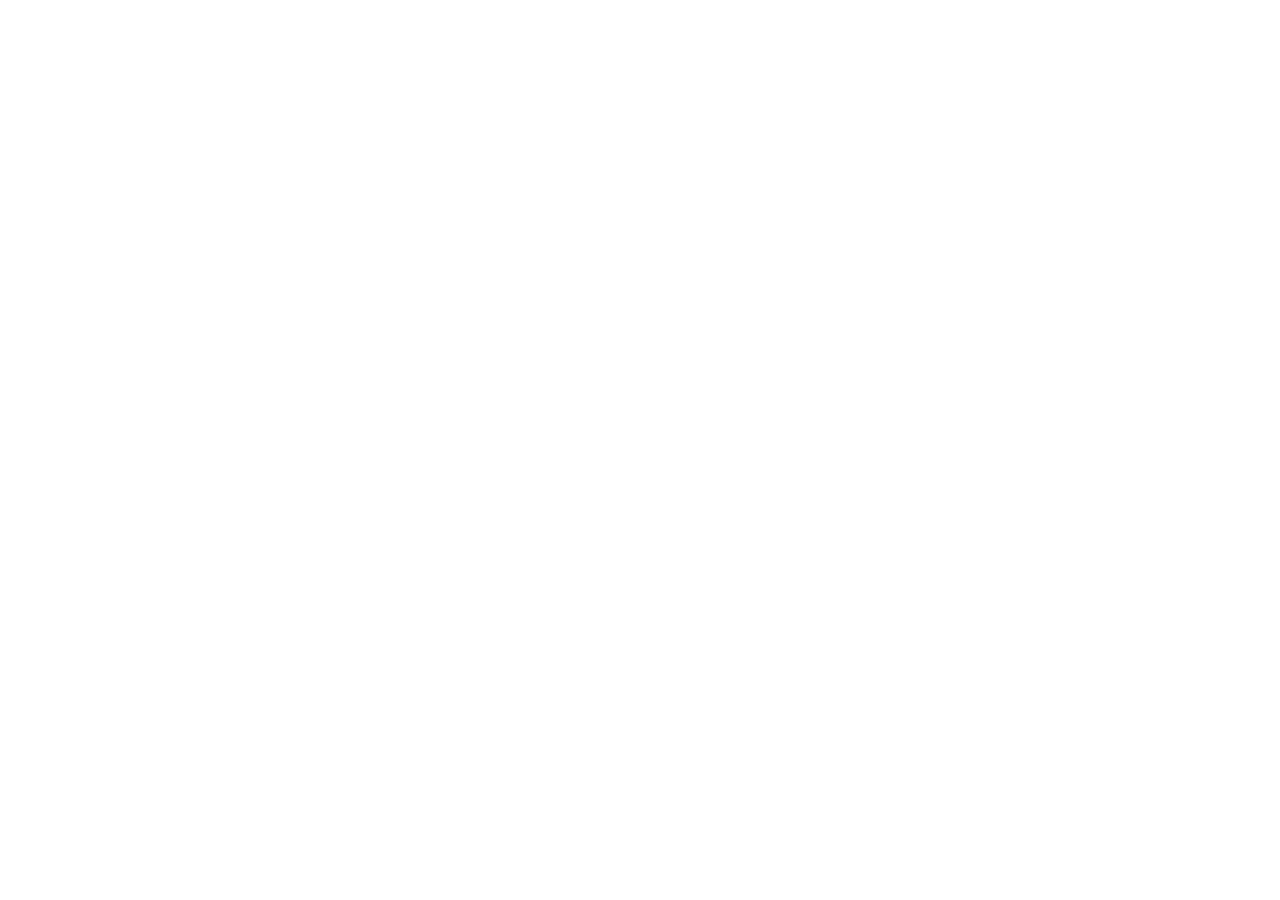
==== index.html @ 94ba6ee5 "T1 — Setup: estructura de archivos y JSONs de ejemplo - Crea index.html, css/estilos.css, js/app.js " ====
<!DOCTYPE html>
<html lang="es">
<head>
  <meta charset="UTF-8">
  <meta name="viewport" content="width=device-width, initial-scale=1.0">
  <title>Portfolio</title>
  <link rel="preconnect" href="https://fonts.googleapis.com">
  <link rel="preconnect" href="https://fonts.gstatic.com" crossorigin>
  <link href="https://fonts.googleapis.com/css2?family=Geist:wght@400;500;600&display=swap" rel="stylesheet">
  <link rel="stylesheet" href="css/estilos.css">
</head>
<body>
  <header></header>
  <main>
    <section id="sobre-mi"></section>
    <section id="proyectos">
      <nav id="filtros" aria-label="Filtrar proyectos por tecnología"></nav>
      <div id="contador" aria-live="polite"></div>
      <div id="lista-proyectos"></div>
    </section>
  </main>
  <footer></footer>
  <script src="js/app.js"></script>
</body>
</html>
---- css/estilos.css ----
/* T1: placeholder — se implementa en T3 */
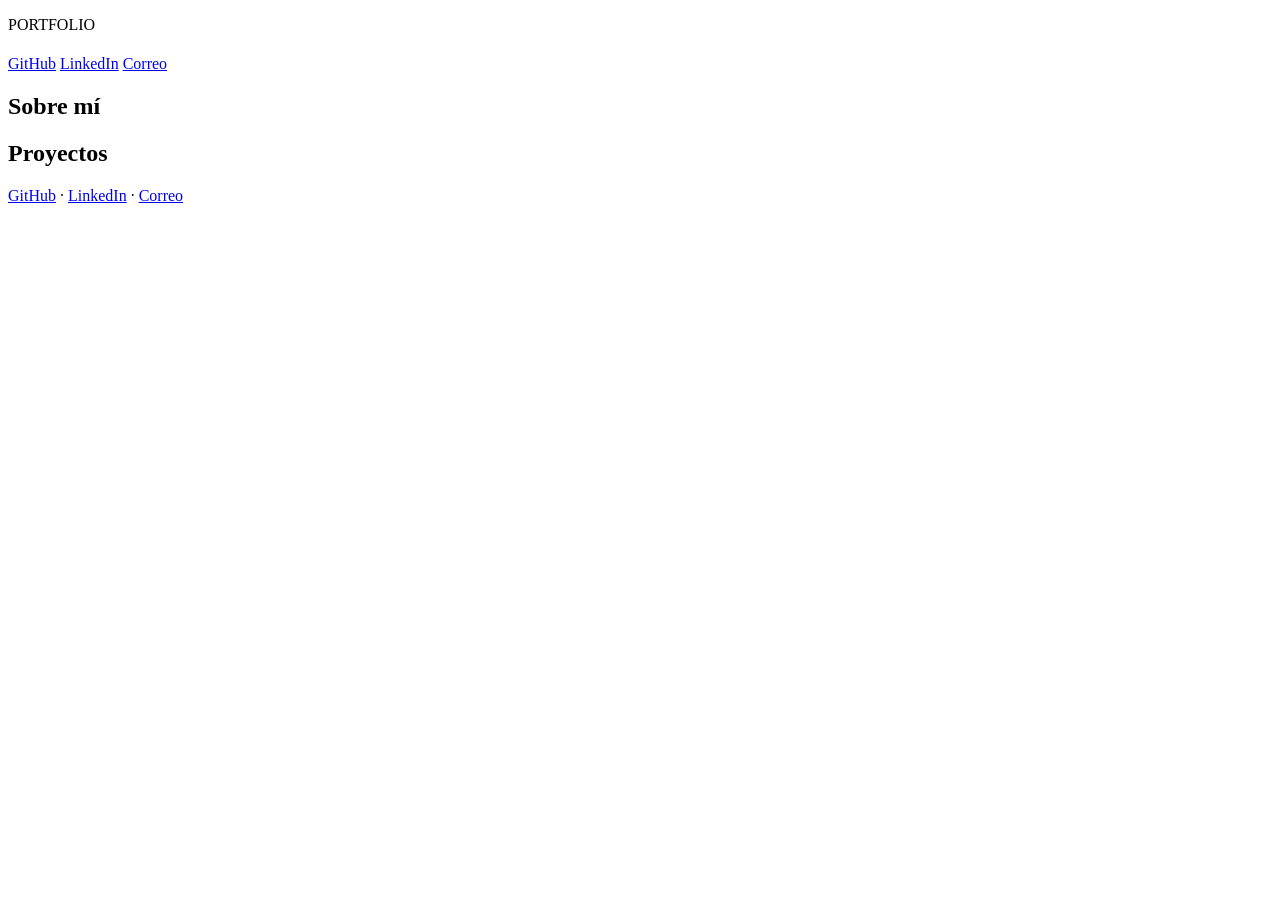
==== commit f6a4c141: "T2 — HTML semántico y estructura estática - Estructura semántica con header, main, footer, nav - Un " ====
--- a/index.html
+++ b/index.html
@@ -10,16 +10,41 @@
   <link rel="stylesheet" href="css/estilos.css">
 </head>
 <body>
-  <header></header>
+  <header>
+    <p class="eyebrow">PORTFOLIO</p>
+    <h1 id="nombre"></h1>
+    <p id="titular"></p>
+    <div class="acciones">
+      <a id="github" href="#" target="_blank" rel="noopener" class="btn btn--primario">GitHub</a>
+      <a id="linkedin" href="#" target="_blank" rel="noopener" class="btn btn--secundario">LinkedIn</a>
+      <a id="correo" href="#" class="btn btn--secundario">Correo</a>
+    </div>
+  </header>
+
   <main>
-    <section id="sobre-mi"></section>
-    <section id="proyectos">
+    <section id="sobre-mi" aria-labelledby="sobre-mi-titulo">
+      <h2 id="sobre-mi-titulo">Sobre mí</h2>
+      <p id="sobre-mi-texto"></p>
+    </section>
+
+    <section id="proyectos" aria-labelledby="proyectos-titulo">
+      <h2 id="proyectos-titulo">Proyectos</h2>
       <nav id="filtros" aria-label="Filtrar proyectos por tecnología"></nav>
-      <div id="contador" aria-live="polite"></div>
+      <p id="contador" aria-live="polite"></p>
       <div id="lista-proyectos"></div>
+      <p id="sin-resultados" class="estado-vacio" hidden>No hay proyectos con esta tecnología</p>
+      <p id="error-proyectos" class="estado-vacio" hidden>No se han podido cargar los proyectos</p>
     </section>
   </main>
-  <footer></footer>
+
+  <footer>
+    <p>
+      <a id="footer-github" href="#" target="_blank" rel="noopener">GitHub</a> ·
+      <a id="footer-linkedin" href="#" target="_blank" rel="noopener">LinkedIn</a> ·
+      <a id="footer-correo" href="#">Correo</a>
+    </p>
+  </footer>
+
   <script src="js/app.js"></script>
 </body>
 </html>
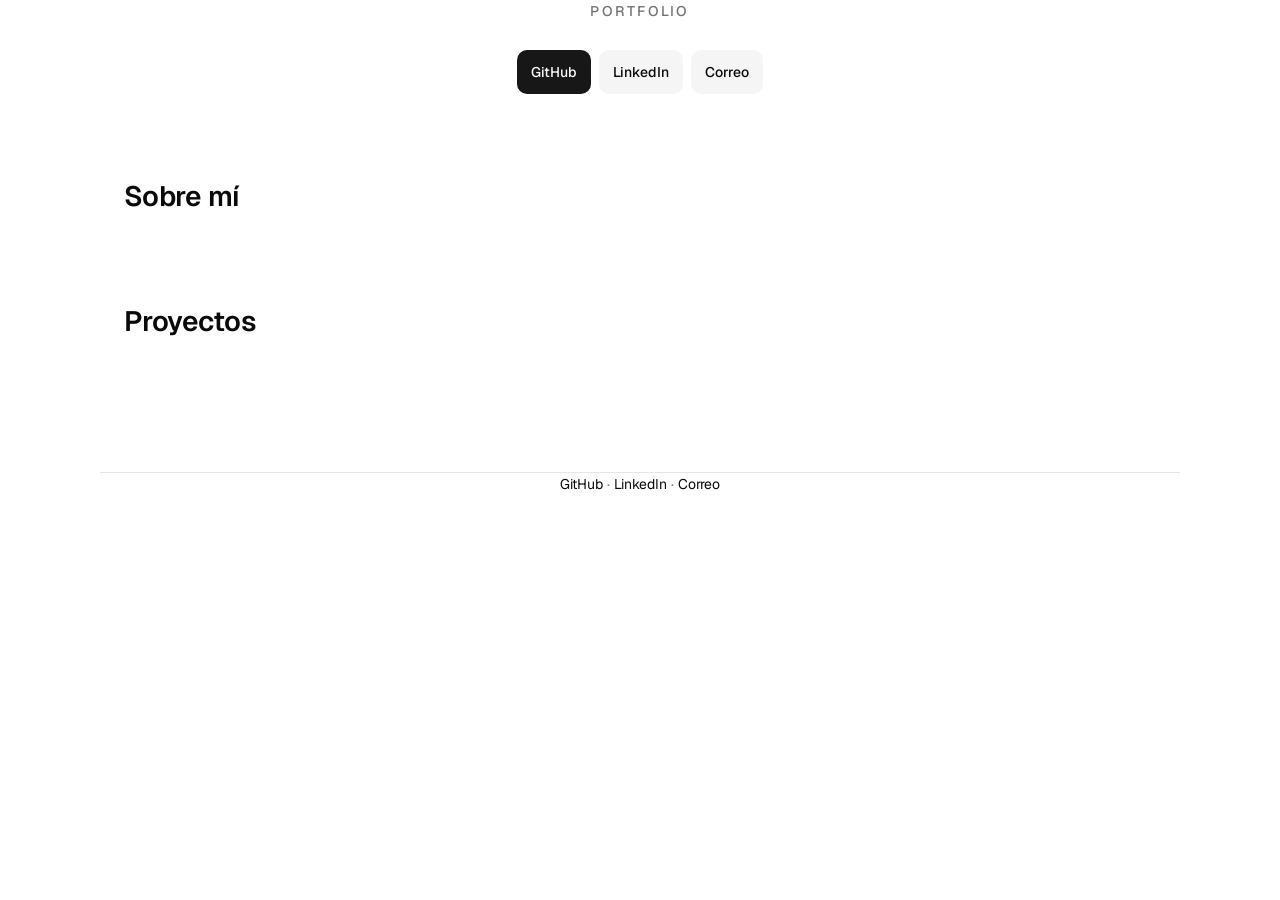
==== commit 59a22c0b: "T3 — CSS base, responsive y áreas pulsables - Tokens CSS en :root con todos los valores aprobados - " ====
--- a/index.html
+++ b/index.html
@@ -10,7 +10,7 @@
   <link rel="stylesheet" href="css/estilos.css">
 </head>
 <body>
-  <header>
+  <header class="container">
     <p class="eyebrow">PORTFOLIO</p>
     <h1 id="nombre"></h1>
     <p id="titular"></p>
@@ -21,7 +21,7 @@
     </div>
   </header>
 
-  <main>
+  <main class="container">
     <section id="sobre-mi" aria-labelledby="sobre-mi-titulo">
       <h2 id="sobre-mi-titulo">Sobre mí</h2>
       <p id="sobre-mi-texto"></p>
@@ -37,7 +37,7 @@
     </section>
   </main>
 
-  <footer>
+  <footer class="container">
     <p>
       <a id="footer-github" href="#" target="_blank" rel="noopener">GitHub</a> ·
       <a id="footer-linkedin" href="#" target="_blank" rel="noopener">LinkedIn</a> ·
--- a/css/estilos.css
+++ b/css/estilos.css
@@ -1 +1,359 @@
-/* T1: placeholder — se implementa en T3 */
+/* Tokens CSS */
+:root {
+  --bg: #FFFFFF;
+  --ink: #0A0A0A;
+  --ink-2: #525252;
+  --muted: #737373;
+  --surface: #F5F5F5;
+  --surface-hover: #E5E5E5;
+  --border: #E5E5E5;
+  --btn: #171717;
+  --btn-ink: #FAFAFA;
+  --radius-btn: 10px;
+  --radius-card: 12px;
+  --radius-chip: 8px;
+  --focus: 2px solid #0A0A0A;
+}
+
+/* Reset mínimo */
+*, *::before, *::after {
+  box-sizing: border-box;
+  margin: 0;
+  padding: 0;
+}
+
+html {
+  scroll-behavior: smooth;
+}
+
+body {
+  font-family: 'Geist', -apple-system, 'Segoe UI', Helvetica, Arial, sans-serif;
+  font-weight: 400;
+  line-height: 1.6;
+  color: var(--ink);
+  background: var(--bg);
+  -webkit-font-smoothing: antialiased;
+  -moz-osx-font-smoothing: grayscale;
+}
+
+/* Utilidades */
+.container {
+  max-width: 1080px;
+  margin: 0 auto;
+  padding: 0 24px;
+}
+
+@media (max-width: 639px) {
+  .container {
+    padding: 0 16px;
+  }
+}
+
+/* Tipografía */
+.eyebrow {
+  font-size: 14px;
+  font-weight: 500;
+  text-transform: uppercase;
+  letter-spacing: 0.16em;
+  color: var(--muted);
+}
+
+h1 {
+  font-size: clamp(40px, 6vw, 60px);
+  font-weight: 600;
+  letter-spacing: -0.025em;
+  line-height: 1.05;
+  color: var(--ink);
+}
+
+h2 {
+  font-size: 28px;
+  font-weight: 600;
+  letter-spacing: -0.02em;
+  color: var(--ink);
+}
+
+/* Header */
+header {
+  text-align: center;
+  padding: 96px 0 0;
+}
+
+header .eyebrow {
+  margin-bottom: 16px;
+}
+
+header h1 {
+  margin-bottom: 12px;
+}
+
+#titular {
+  font-size: 18px;
+  line-height: 28px;
+  color: var(--muted);
+  max-width: 560px;
+  margin: 0 auto 28px;
+}
+
+/* Botones */
+.acciones {
+  display: flex;
+  flex-wrap: wrap;
+  justify-content: center;
+  gap: 8px;
+  margin-bottom: 80px;
+}
+
+.btn {
+  display: inline-flex;
+  align-items: center;
+  justify-content: center;
+  height: 44px;
+  padding: 0 14px;
+  border-radius: var(--radius-btn);
+  font-size: 14px;
+  font-weight: 500;
+  text-decoration: none;
+  border: none;
+  cursor: pointer;
+  transition: background 0.15s ease;
+  min-width: 44px;
+}
+
+.btn:focus-visible {
+  outline: var(--focus);
+  outline-offset: 2px;
+}
+
+.btn--primario {
+  background: var(--btn);
+  color: var(--btn-ink);
+}
+
+.btn--primario:hover {
+  background: #2a2a2a;
+}
+
+.btn--secundario {
+  background: var(--surface);
+  color: var(--ink);
+}
+
+.btn--secundario:hover {
+  background: var(--surface-hover);
+}
+
+/* Main */
+main {
+  padding-bottom: 80px;
+}
+
+main > section {
+  margin-bottom: 80px;
+}
+
+@media (max-width: 639px) {
+  main > section {
+    margin-bottom: 56px;
+  }
+}
+
+/* Sobre mí */
+#sobre-mi h2 {
+  margin-bottom: 16px;
+}
+
+#sobre-mi-texto {
+  font-size: 15px;
+  line-height: 24px;
+  color: var(--ink-2);
+  max-width: 720px;
+}
+
+/* Proyectos */
+#proyectos h2 {
+  margin-bottom: 24px;
+}
+
+/* Filtros */
+#filtros {
+  display: flex;
+  flex-wrap: wrap;
+  gap: 8px;
+  margin-bottom: 16px;
+}
+
+.filtro {
+  display: inline-flex;
+  align-items: center;
+  justify-content: center;
+  height: 44px;
+  padding: 0 14px;
+  border-radius: var(--radius-btn);
+  font-size: 14px;
+  font-weight: 500;
+  background: var(--surface);
+  color: var(--ink);
+  border: none;
+  cursor: pointer;
+  transition: background 0.15s ease;
+  min-width: 44px;
+}
+
+.filtro:hover {
+  background: var(--surface-hover);
+}
+
+.filtro:focus-visible {
+  outline: var(--focus);
+  outline-offset: 2px;
+}
+
+.filtro[aria-pressed="true"] {
+  background: var(--btn);
+  color: var(--btn-ink);
+}
+
+/* Contador */
+#contador {
+  font-size: 14px;
+  font-weight: 500;
+  text-transform: uppercase;
+  letter-spacing: 0.16em;
+  color: var(--muted);
+  margin-bottom: 24px;
+}
+
+/* Rejilla */
+#lista-proyectos {
+  display: grid;
+  grid-template-columns: 1fr;
+  gap: 24px;
+}
+
+@media (min-width: 640px) {
+  #lista-proyectos {
+    grid-template-columns: repeat(2, 1fr);
+  }
+}
+
+@media (min-width: 1024px) {
+  #lista-proyectos {
+    grid-template-columns: repeat(3, 1fr);
+  }
+}
+
+/* Tarjetas */
+.tarjeta {
+  background: var(--bg);
+  border: 1px solid var(--border);
+  border-radius: var(--radius-card);
+  overflow: hidden;
+  transition: border-color 0.15s ease;
+}
+
+.tarjeta:hover {
+  border-color: #D4D4D4;
+}
+
+.tarjeta__imagen {
+  width: 100%;
+  aspect-ratio: 16 / 9;
+  object-fit: cover;
+  display: block;
+}
+
+.tarjeta__contenido {
+  padding: 20px;
+}
+
+.tarjeta__titulo {
+  font-size: 18px;
+  font-weight: 600;
+  letter-spacing: -0.01em;
+  color: var(--ink);
+  margin-bottom: 8px;
+}
+
+.tarjeta__descripcion {
+  font-size: 15px;
+  line-height: 24px;
+  color: var(--ink-2);
+  margin-bottom: 12px;
+}
+
+.tarjeta__chips {
+  display: flex;
+  flex-wrap: wrap;
+  gap: 6px;
+  margin-bottom: 16px;
+}
+
+.chip {
+  display: inline-flex;
+  align-items: center;
+  padding: 2px 8px;
+  border-radius: var(--radius-chip);
+  font-size: 12px;
+  font-weight: 500;
+  background: var(--surface);
+  color: var(--ink);
+}
+
+.tarjeta__enlace {
+  font-size: 14px;
+  font-weight: 500;
+  color: var(--ink);
+  text-decoration: none;
+  display: inline-flex;
+  align-items: center;
+  gap: 4px;
+  min-height: 44px;
+  min-width: 44px;
+}
+
+.tarjeta__enlace:hover {
+  text-decoration: underline;
+}
+
+.tarjeta__enlace:focus-visible {
+  outline: var(--focus);
+  outline-offset: 2px;
+}
+
+/* Estados vacío / error */
+.estado-vacio {
+  font-size: 14px;
+  color: var(--muted);
+  text-align: center;
+  padding: 40px 24px;
+  background: var(--surface);
+  border: 1px solid var(--border);
+  border-radius: var(--radius-card);
+}
+
+/* Footer */
+footer {
+  border-top: 1px solid var(--border);
+  padding: 24px 0;
+  text-align: center;
+}
+
+footer p {
+  font-size: 14px;
+  color: var(--muted);
+}
+
+footer a {
+  color: var(--ink);
+  text-decoration: none;
+}
+
+footer a:hover {
+  text-decoration: underline;
+}
+
+footer a:focus-visible {
+  outline: var(--focus);
+  outline-offset: 2px;
+}
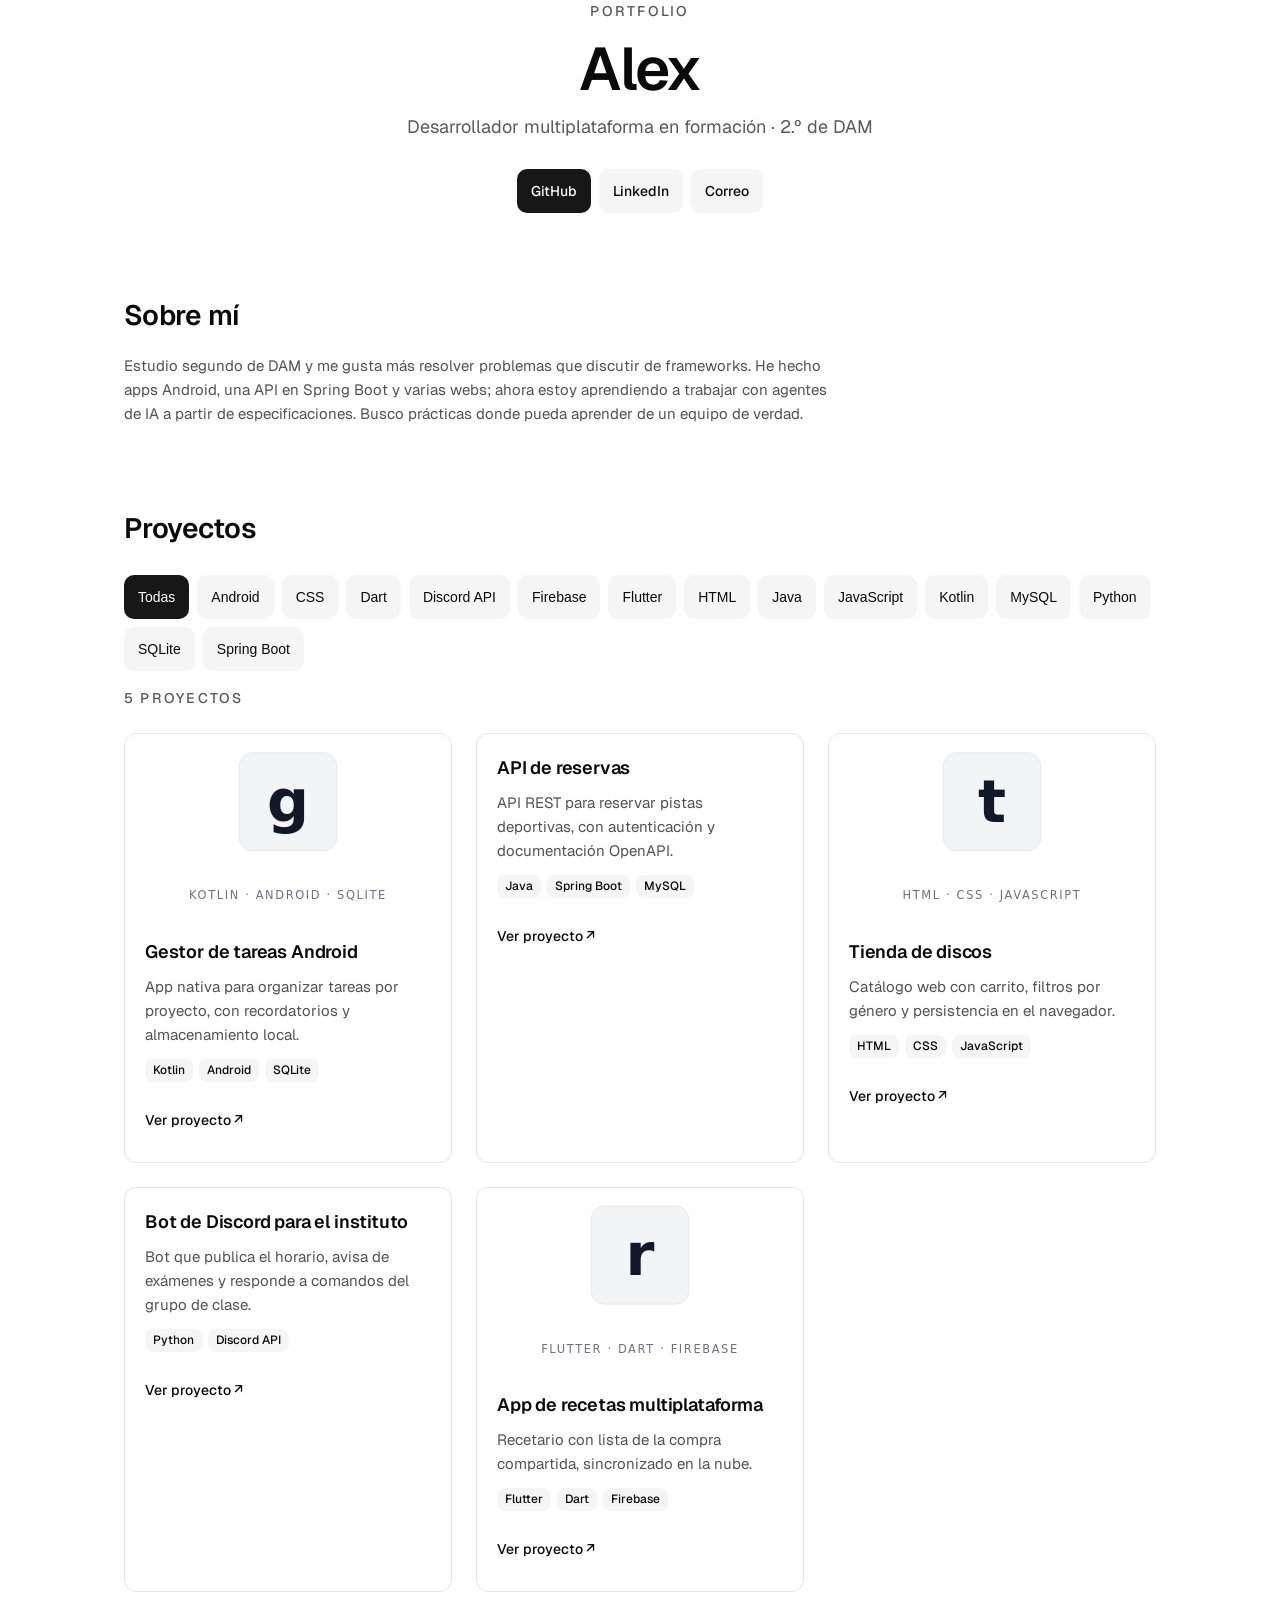
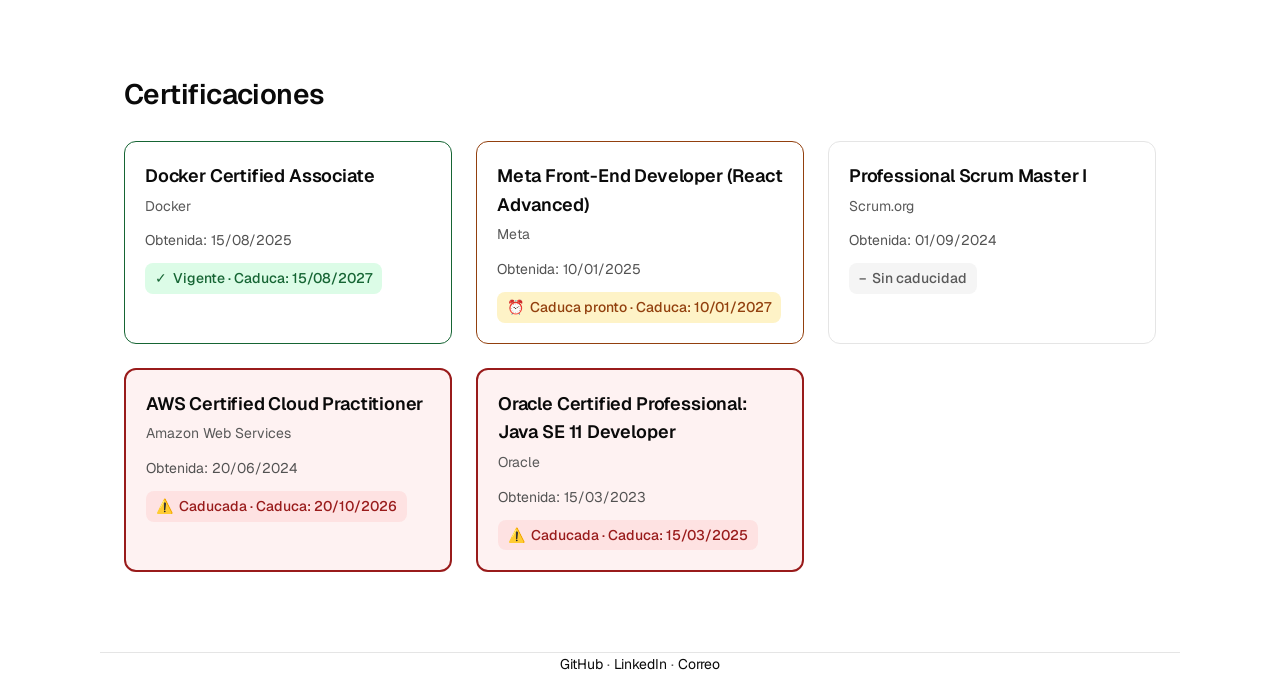
==== commit 951974db: "feat(certificaciones): T11-T15 — JSON, HTML, CSS, JS y errores - certificaciones.json con 5 certific" ====
--- a/index.html
+++ b/index.html
@@ -35,6 +35,13 @@
       <p id="sin-resultados" class="estado-vacio" hidden>No hay proyectos con esta tecnología</p>
       <p id="error-proyectos" class="estado-vacio" hidden>No se han podido cargar los proyectos</p>
     </section>
+
+    <section id="certificaciones" aria-labelledby="certificaciones-titulo">
+      <h2 id="certificaciones-titulo">Certificaciones</h2>
+      <div id="certificaciones-contenedor" class="grid-certificaciones"></div>
+      <p id="certificaciones-error" class="estado-vacio" hidden>No se han podido cargar las certificaciones</p>
+      <p id="certificaciones-vacio" class="estado-vacio" hidden>No hay certificaciones</p>
+    </section>
   </main>
 
   <footer class="container">
--- a/css/estilos.css
+++ b/css/estilos.css
@@ -3,7 +3,7 @@
   --bg: #FFFFFF;
   --ink: #0A0A0A;
   --ink-2: #525252;
-  --muted: #737373;
+  --muted: #595959;         /* ratio ~7.0:1 sobre blanco, margen sobre 4.5:1 */
   --surface: #F5F5F5;
   --surface-hover: #E5E5E5;
   --border: #E5E5E5;
@@ -224,7 +224,7 @@
   margin-bottom: 24px;
 }
 
-/* Rejilla */
+/* Rejilla proyectos */
 #lista-proyectos {
   display: grid;
   grid-template-columns: 1fr;
@@ -243,7 +243,7 @@
   }
 }
 
-/* Tarjetas */
+/* Tarjetas de proyecto */
 .tarjeta {
   background: var(--bg);
   border: 1px solid var(--border);
@@ -357,3 +357,138 @@
   outline: var(--focus);
   outline-offset: 2px;
 }
+
+/* Certificaciones */
+#certificaciones h2 {
+  margin-bottom: 24px;
+}
+
+.grid-certificaciones {
+  display: grid;
+  grid-template-columns: 1fr;
+  gap: 24px;
+}
+
+@media (min-width: 640px) {
+  .grid-certificaciones {
+    grid-template-columns: repeat(2, 1fr);
+  }
+}
+
+@media (min-width: 1024px) {
+  .grid-certificaciones {
+    grid-template-columns: repeat(3, 1fr);
+  }
+}
+
+.cert-card {
+  background: var(--bg);
+  border: 1px solid var(--border);
+  border-radius: var(--radius-card);
+  padding: 20px;
+  transition: border-color 0.15s ease;
+}
+
+.cert-card:hover {
+  border-color: #D4D4D4;
+}
+
+.cert-card__nombre {
+  font-size: 18px;
+  font-weight: 600;
+  letter-spacing: -0.01em;
+  color: var(--ink);
+  margin-bottom: 4px;
+}
+
+.cert-card__nombre a {
+  color: var(--ink);
+  text-decoration: none;
+}
+
+.cert-card__nombre a:hover {
+  text-decoration: underline;
+}
+
+.cert-card__nombre a:focus-visible {
+  outline: var(--focus);
+  outline-offset: 2px;
+}
+
+.cert-card__entidad {
+  font-size: 14px;
+  color: var(--muted);
+  margin-bottom: 12px;
+}
+
+.cert-card__fecha {
+  font-size: 14px;
+  color: var(--ink-2);
+  margin-bottom: 8px;
+}
+
+.cert-card__estado {
+  display: inline-flex;
+  align-items: center;
+  gap: 6px;
+  font-size: 14px;
+  font-weight: 500;
+  padding: 4px 10px;
+  border-radius: var(--radius-chip);
+  margin-top: 4px;
+}
+
+/* Estados de certificación — texto + distintivo visual, nunca solo color */
+.cert-card--caducada {
+  border-width: 2px;
+  border-color: #991b1b;
+  background: #fef2f2;
+}
+
+.cert-card--caducada .cert-card__estado {
+  color: #991b1b;
+  background: #fee2e2;
+}
+
+.cert-card--caducada .cert-card__estado::before {
+  content: '⚠️ ';
+}
+
+.cert-card--pronto {
+  border-color: #92400e;
+}
+
+.cert-card--pronto .cert-card__estado {
+  color: #92400e;
+  background: #fef3c7;
+}
+
+.cert-card--pronto .cert-card__estado::before {
+  content: '⏰ ';
+}
+
+.cert-card--vigente {
+  border-color: #166534;
+}
+
+.cert-card--vigente .cert-card__estado {
+  color: #166534;
+  background: #dcfce7;
+}
+
+.cert-card--vigente .cert-card__estado::before {
+  content: '✓ ';
+}
+
+.cert-card--sin-caducidad {
+  border-color: var(--border);
+}
+
+.cert-card--sin-caducidad .cert-card__estado {
+  color: var(--muted);
+  background: var(--surface);
+}
+
+.cert-card--sin-caducidad .cert-card__estado::before {
+  content: '− ';
+}
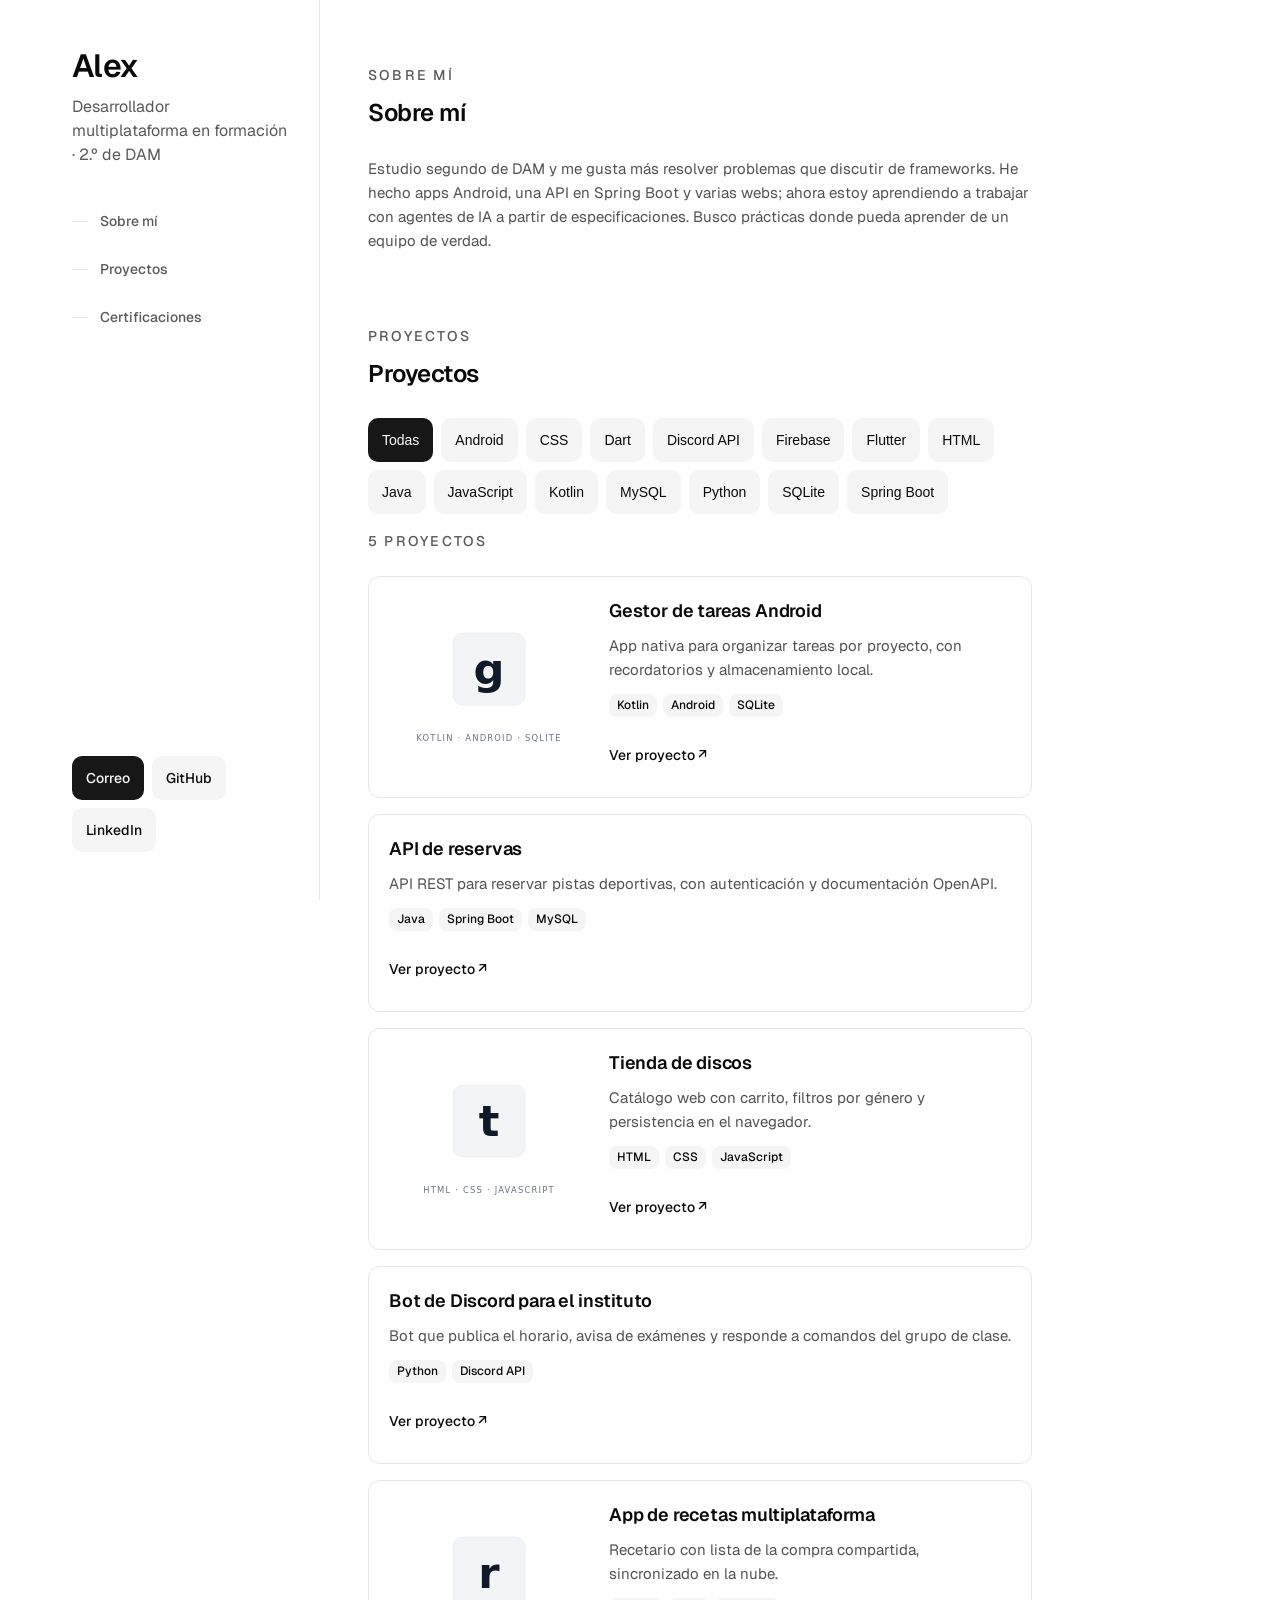
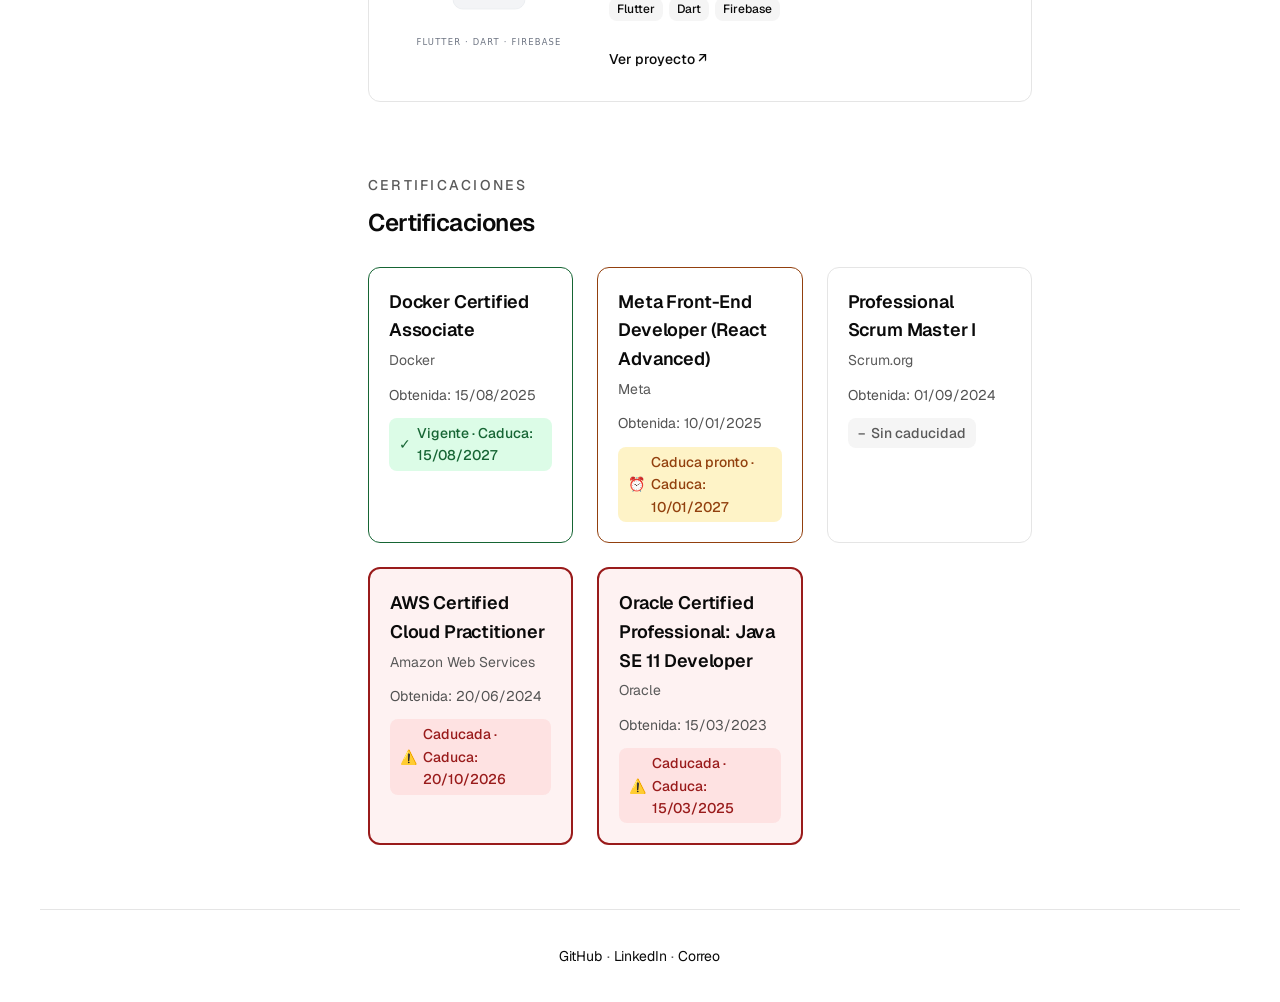
==== commit 9bf7f54f: "refactor: layout de dos columnas (sidebar + content) para T2/T3 - HTML: estructura semántica con hea" ====
--- a/index.html
+++ b/index.html
@@ -10,41 +10,56 @@
   <link rel="stylesheet" href="css/estilos.css">
 </head>
 <body>
-  <header class="container">
-    <p class="eyebrow">PORTFOLIO</p>
-    <h1 id="nombre"></h1>
-    <p id="titular"></p>
-    <div class="acciones">
-      <a id="github" href="#" target="_blank" rel="noopener" class="btn btn--primario">GitHub</a>
-      <a id="linkedin" href="#" target="_blank" rel="noopener" class="btn btn--secundario">LinkedIn</a>
-      <a id="correo" href="#" class="btn btn--secundario">Correo</a>
-    </div>
-  </header>
+  <div class="layout">
+    <header class="sidebar">
+      <div class="sidebar__top">
+        <h1 id="nombre"></h1>
+        <p id="titular"></p>
+      </div>
 
-  <main class="container">
-    <section id="sobre-mi" aria-labelledby="sobre-mi-titulo">
-      <h2 id="sobre-mi-titulo">Sobre mí</h2>
-      <p id="sobre-mi-texto"></p>
-    </section>
+      <nav aria-label="Secciones" class="sidebar__nav">
+        <ul>
+          <li><a href="#sobre-mi">Sobre mí</a></li>
+          <li><a href="#proyectos">Proyectos</a></li>
+          <li><a href="#certificaciones">Certificaciones</a></li>
+        </ul>
+      </nav>
 
-    <section id="proyectos" aria-labelledby="proyectos-titulo">
-      <h2 id="proyectos-titulo">Proyectos</h2>
-      <nav id="filtros" aria-label="Filtrar proyectos por tecnología"></nav>
-      <p id="contador" aria-live="polite"></p>
-      <div id="lista-proyectos"></div>
-      <p id="sin-resultados" class="estado-vacio" hidden>No hay proyectos con esta tecnología</p>
-      <p id="error-proyectos" class="estado-vacio" hidden>No se han podido cargar los proyectos</p>
-    </section>
+      <div class="sidebar__contacto">
+        <a id="correo" href="#" class="btn btn--primario">Correo</a>
+        <a id="github" href="#" target="_blank" rel="noopener" class="btn btn--secundario">GitHub</a>
+        <a id="linkedin" href="#" target="_blank" rel="noopener" class="btn btn--secundario">LinkedIn</a>
+      </div>
+    </header>
 
-    <section id="certificaciones" aria-labelledby="certificaciones-titulo">
-      <h2 id="certificaciones-titulo">Certificaciones</h2>
-      <div id="certificaciones-contenedor" class="grid-certificaciones"></div>
-      <p id="certificaciones-error" class="estado-vacio" hidden>No se han podido cargar las certificaciones</p>
-      <p id="certificaciones-vacio" class="estado-vacio" hidden>No hay certificaciones</p>
-    </section>
-  </main>
+    <main class="content">
+      <section id="sobre-mi" aria-labelledby="sobre-mi-titulo">
+        <p class="eyebrow">SOBRE MÍ</p>
+        <h2 id="sobre-mi-titulo">Sobre mí</h2>
+        <p id="sobre-mi-texto"></p>
+      </section>
 
-  <footer class="container">
+      <section id="proyectos" aria-labelledby="proyectos-titulo">
+        <p class="eyebrow">PROYECTOS</p>
+        <h2 id="proyectos-titulo">Proyectos</h2>
+        <nav id="filtros" aria-label="Filtro por tecnología"></nav>
+        <p id="contador" aria-live="polite"></p>
+        <div id="lista-proyectos"></div>
+        <p id="sin-resultados" class="estado-vacio" hidden>No hay proyectos con esta tecnología</p>
+        <p id="error-proyectos" class="estado-vacio" hidden>No se han podido cargar los proyectos</p>
+      </section>
+
+      <section id="certificaciones" aria-labelledby="certificaciones-titulo">
+        <p class="eyebrow">CERTIFICACIONES</p>
+        <h2 id="certificaciones-titulo">Certificaciones</h2>
+        <div id="certificaciones-contenedor" class="grid-certificaciones"></div>
+        <p id="certificaciones-error" class="estado-vacio" hidden>No se han podido cargar las certificaciones</p>
+        <p id="certificaciones-vacio" class="estado-vacio" hidden>No hay certificaciones</p>
+      </section>
+    </main>
+  </div>
+
+  <footer>
     <p>
       <a id="footer-github" href="#" target="_blank" rel="noopener">GitHub</a> ·
       <a id="footer-linkedin" href="#" target="_blank" rel="noopener">LinkedIn</a> ·
--- a/css/estilos.css
+++ b/css/estilos.css
@@ -3,7 +3,7 @@
   --bg: #FFFFFF;
   --ink: #0A0A0A;
   --ink-2: #525252;
-  --muted: #595959;         /* ratio ~7.0:1 sobre blanco, margen sobre 4.5:1 */
+  --muted: #595959;
   --surface: #F5F5F5;
   --surface-hover: #E5E5E5;
   --border: #E5E5E5;
@@ -36,74 +36,112 @@
   -moz-osx-font-smoothing: grayscale;
 }
 
-/* Utilidades */
-.container {
-  max-width: 1080px;
+/* Layout de dos columnas */
+.layout {
+  display: flex;
+  max-width: 1200px;
   margin: 0 auto;
-  padding: 0 24px;
-}
-
-@media (max-width: 639px) {
-  .container {
-    padding: 0 16px;
-  }
-}
-
-/* Tipografía */
-.eyebrow {
-  font-size: 14px;
-  font-weight: 500;
-  text-transform: uppercase;
-  letter-spacing: 0.16em;
-  color: var(--muted);
-}
-
-h1 {
-  font-size: clamp(40px, 6vw, 60px);
-  font-weight: 600;
-  letter-spacing: -0.025em;
-  line-height: 1.05;
-  color: var(--ink);
-}
-
-h2 {
-  font-size: 28px;
+}
+
+.sidebar {
+  position: sticky;
+  top: 0;
+  height: 100vh;
+  width: 280px;
+  min-width: 240px;
+  max-width: 320px;
+  display: flex;
+  flex-direction: column;
+  padding: 48px 32px;
+  border-right: 1px solid var(--border);
+}
+
+.content {
+  flex: 1;
+  max-width: 760px;
+  padding: 64px 48px;
+}
+
+/* Sidebar contenido */
+.sidebar__top {
+  margin-bottom: 32px;
+}
+
+#nombre {
+  font-size: 32px;
   font-weight: 600;
   letter-spacing: -0.02em;
-  color: var(--ink);
-}
-
-/* Header */
-header {
-  text-align: center;
-  padding: 96px 0 0;
-}
-
-header .eyebrow {
-  margin-bottom: 16px;
-}
-
-header h1 {
+  line-height: 1.1;
+  color: var(--ink);
   margin-bottom: 12px;
 }
 
 #titular {
-  font-size: 18px;
-  line-height: 28px;
-  color: var(--muted);
-  max-width: 560px;
-  margin: 0 auto 28px;
+  font-size: 16px;
+  line-height: 24px;
+  font-weight: 400;
+  color: var(--muted);
+}
+
+/* Navegación de secciones */
+.sidebar__nav {
+  margin-bottom: auto;
+}
+
+.sidebar__nav ul {
+  list-style: none;
+  display: flex;
+  flex-direction: column;
+  gap: 4px;
+}
+
+.sidebar__nav a {
+  display: flex;
+  align-items: center;
+  gap: 12px;
+  font-size: 14px;
+  font-weight: 500;
+  color: var(--muted);
+  text-decoration: none;
+  padding: 6px 0;
+  transition: color 0.15s ease;
+  min-height: 44px;
+}
+
+.sidebar__nav a::before {
+  content: '';
+  display: block;
+  width: 16px;
+  height: 1px;
+  background: var(--border);
+  transition: width 0.15s ease, background 0.15s ease;
+  flex-shrink: 0;
+}
+
+.sidebar__nav a:hover {
+  color: var(--ink);
+}
+
+.sidebar__nav a:hover::before {
+  width: 32px;
+  background: var(--ink);
+}
+
+.sidebar__nav a:focus-visible {
+  outline: var(--focus);
+  outline-offset: 2px;
+  border-radius: 4px;
+}
+
+/* Contacto sidebar */
+.sidebar__contacto {
+  display: flex;
+  flex-wrap: wrap;
+  gap: 8px;
+  margin-top: 32px;
 }
 
 /* Botones */
-.acciones {
-  display: flex;
-  flex-wrap: wrap;
-  justify-content: center;
-  gap: 8px;
-  margin-bottom: 80px;
-}
-
 .btn {
   display: inline-flex;
   align-items: center;
@@ -143,26 +181,34 @@
   background: var(--surface-hover);
 }
 
-/* Main */
-main {
-  padding-bottom: 80px;
-}
-
-main > section {
-  margin-bottom: 80px;
-}
-
-@media (max-width: 639px) {
-  main > section {
-    margin-bottom: 56px;
-  }
+/* Tipografía secciones */
+.eyebrow {
+  font-size: 14px;
+  font-weight: 500;
+  text-transform: uppercase;
+  letter-spacing: 0.16em;
+  color: var(--muted);
+  margin-bottom: 8px;
+}
+
+.content h2 {
+  font-size: 24px;
+  font-weight: 600;
+  letter-spacing: -0.02em;
+  color: var(--ink);
+  margin-bottom: 24px;
+}
+
+/* Secciones */
+.content > section {
+  margin-bottom: 72px;
+}
+
+.content > section:last-child {
+  margin-bottom: 0;
 }
 
 /* Sobre mí */
-#sobre-mi h2 {
-  margin-bottom: 16px;
-}
-
 #sobre-mi-texto {
   font-size: 15px;
   line-height: 24px;
@@ -170,11 +216,6 @@
   max-width: 720px;
 }
 
-/* Proyectos */
-#proyectos h2 {
-  margin-bottom: 24px;
-}
-
 /* Filtros */
 #filtros {
   display: flex;
@@ -187,7 +228,7 @@
   display: inline-flex;
   align-items: center;
   justify-content: center;
-  height: 44px;
+  height: 36px;
   padding: 0 14px;
   border-radius: var(--radius-btn);
   font-size: 14px;
@@ -198,6 +239,7 @@
   cursor: pointer;
   transition: background 0.15s ease;
   min-width: 44px;
+  min-height: 44px;
 }
 
 .filtro:hover {
@@ -224,50 +266,45 @@
   margin-bottom: 24px;
 }
 
-/* Rejilla proyectos */
+/* Proyectos — filas horizontales */
 #lista-proyectos {
-  display: grid;
-  grid-template-columns: 1fr;
-  gap: 24px;
-}
-
-@media (min-width: 640px) {
-  #lista-proyectos {
-    grid-template-columns: repeat(2, 1fr);
-  }
-}
-
-@media (min-width: 1024px) {
-  #lista-proyectos {
-    grid-template-columns: repeat(3, 1fr);
-  }
-}
-
-/* Tarjetas de proyecto */
-.tarjeta {
+  display: flex;
+  flex-direction: column;
+  gap: 16px;
+}
+
+.fila-proyecto {
+  display: flex;
+  gap: 20px;
   background: var(--bg);
   border: 1px solid var(--border);
   border-radius: var(--radius-card);
+  padding: 20px;
+  transition: border-color 0.15s ease;
   overflow: hidden;
-  transition: border-color 0.15s ease;
-}
-
-.tarjeta:hover {
+}
+
+.fila-proyecto:hover {
   border-color: #D4D4D4;
 }
 
-.tarjeta__imagen {
-  width: 100%;
+.fila-proyecto__imagen {
+  width: 200px;
+  flex-shrink: 0;
   aspect-ratio: 16 / 9;
   object-fit: cover;
+  border-radius: 8px;
   display: block;
 }
 
-.tarjeta__contenido {
-  padding: 20px;
-}
-
-.tarjeta__titulo {
+.fila-proyecto__contenido {
+  flex: 1;
+  min-width: 0;
+  display: flex;
+  flex-direction: column;
+}
+
+.fila-proyecto__titulo {
   font-size: 18px;
   font-weight: 600;
   letter-spacing: -0.01em;
@@ -275,14 +312,14 @@
   margin-bottom: 8px;
 }
 
-.tarjeta__descripcion {
+.fila-proyecto__descripcion {
   font-size: 15px;
   line-height: 24px;
   color: var(--ink-2);
   margin-bottom: 12px;
 }
 
-.tarjeta__chips {
+.fila-proyecto__chips {
   display: flex;
   flex-wrap: wrap;
   gap: 6px;
@@ -300,7 +337,7 @@
   color: var(--ink);
 }
 
-.tarjeta__enlace {
+.fila-proyecto__enlace {
   font-size: 14px;
   font-weight: 500;
   color: var(--ink);
@@ -310,13 +347,14 @@
   gap: 4px;
   min-height: 44px;
   min-width: 44px;
-}
-
-.tarjeta__enlace:hover {
+  margin-top: auto;
+}
+
+.fila-proyecto__enlace:hover {
   text-decoration: underline;
 }
 
-.tarjeta__enlace:focus-visible {
+.fila-proyecto__enlace:focus-visible {
   outline: var(--focus);
   outline-offset: 2px;
 }
@@ -337,6 +375,8 @@
   border-top: 1px solid var(--border);
   padding: 24px 0;
   text-align: center;
+  max-width: 1200px;
+  margin: 0 auto;
 }
 
 footer p {
@@ -347,6 +387,10 @@
 footer a {
   color: var(--ink);
   text-decoration: none;
+  min-height: 44px;
+  min-width: 44px;
+  display: inline-flex;
+  align-items: center;
 }
 
 footer a:hover {
@@ -358,27 +402,11 @@
   outline-offset: 2px;
 }
 
-/* Certificaciones */
-#certificaciones h2 {
-  margin-bottom: 24px;
-}
-
+/* Certificaciones — rejilla */
 .grid-certificaciones {
   display: grid;
   grid-template-columns: 1fr;
   gap: 24px;
-}
-
-@media (min-width: 640px) {
-  .grid-certificaciones {
-    grid-template-columns: repeat(2, 1fr);
-  }
-}
-
-@media (min-width: 1024px) {
-  .grid-certificaciones {
-    grid-template-columns: repeat(3, 1fr);
-  }
 }
 
 .cert-card {
@@ -492,3 +520,79 @@
 .cert-card--sin-caducidad .cert-card__estado::before {
   content: '− ';
 }
+
+/* Responsive — breakpoint 900px para layout */
+@media (max-width: 899px) {
+  .layout {
+    flex-direction: column;
+  }
+
+  .sidebar {
+    position: static;
+    height: auto;
+    width: 100%;
+    min-width: auto;
+    max-width: none;
+    border-right: none;
+    border-bottom: 1px solid var(--border);
+    padding: 32px 20px;
+  }
+
+  .sidebar__nav ul {
+    flex-direction: row;
+    flex-wrap: wrap;
+    gap: 8px;
+  }
+
+  .sidebar__nav a {
+    min-height: 44px;
+    padding: 8px 12px;
+    background: var(--surface);
+    border-radius: var(--radius-btn);
+  }
+
+  .sidebar__nav a::before {
+    display: none;
+  }
+
+  .sidebar__contacto {
+    margin-top: 24px;
+  }
+
+  .content {
+    padding: 40px 20px;
+    max-width: none;
+  }
+
+  .content > section {
+    margin-bottom: 48px;
+  }
+
+  .filtro {
+    height: 44px;
+  }
+}
+
+/* Responsive — breakpoint 640px para proyectos */
+@media (max-width: 639px) {
+  .fila-proyecto {
+    flex-direction: column;
+  }
+
+  .fila-proyecto__imagen {
+    width: 100%;
+  }
+}
+
+/* Responsive — certificaciones rejilla */
+@media (min-width: 640px) {
+  .grid-certificaciones {
+    grid-template-columns: repeat(2, 1fr);
+  }
+}
+
+@media (min-width: 1024px) {
+  .grid-certificaciones {
+    grid-template-columns: repeat(3, 1fr);
+  }
+}
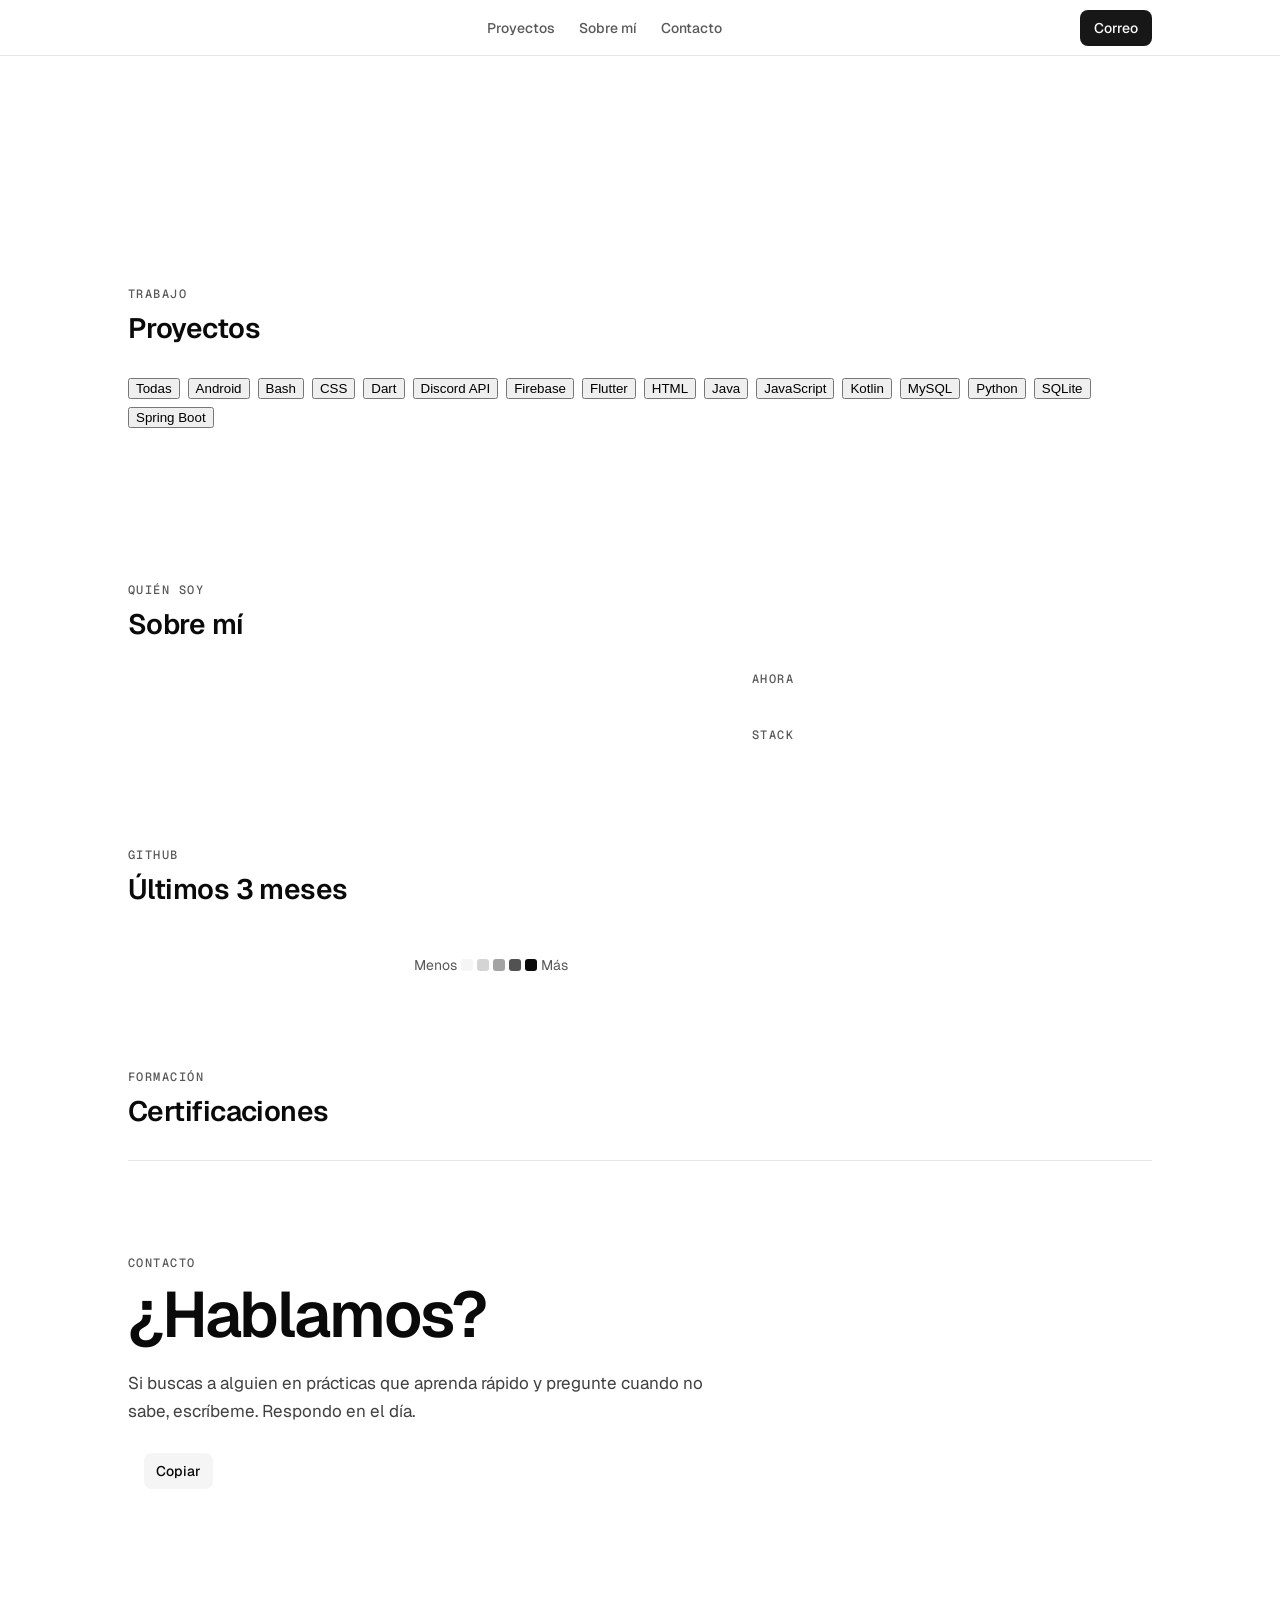
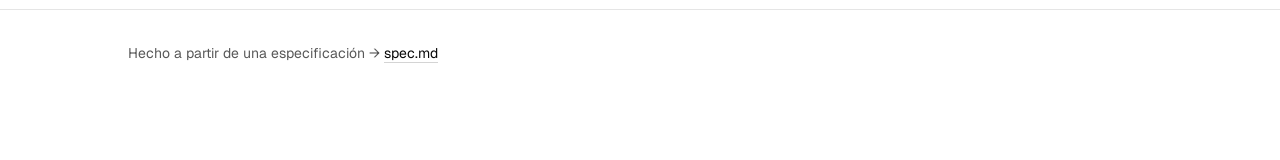
==== commit ecdbcc8f: "H1 — HTML semántica y metadatos estáticos - Reemplaza index.html con plantilla-index.html - Semántic" ====
--- a/index.html
+++ b/index.html
@@ -1,70 +1,137 @@
 <!DOCTYPE html>
-<html lang="es">
+<html lang="es" data-acento="violeta">
 <head>
   <meta charset="UTF-8">
   <meta name="viewport" content="width=device-width, initial-scale=1.0">
-  <title>Portfolio</title>
+  <!-- Metadatos de compartir: única excepción al "ningún dato en el HTML" (los scrapers no ejecutan JS).
+       Se rellenan una vez con los datos de perfil.json y el JS los vuelve a escribir al cargar. -->
+  <title>Alex · Desarrollador multiplataforma en formación</title>
+  <meta name="description" content="Construyo apps Android y APIs que la gente usa de verdad. Busco prácticas para 2027.">
+  <meta property="og:type" content="website">
+  <meta property="og:title" content="Alex · Desarrollador multiplataforma en formación">
+  <meta property="og:description" content="Construyo apps Android y APIs que la gente usa de verdad. Busco prácticas para 2027.">
+  <meta property="og:image" content="og.png">
+  <meta name="twitter:card" content="summary_large_image">
+  <link rel="icon" id="favicon" href="data:image/svg+xml,%3Csvg xmlns='http://www.w3.org/2000/svg' viewBox='0 0 64 64'%3E%3Crect width='64' height='64' rx='14' fill='%230A0A0A'/%3E%3Ctext x='32' y='43' text-anchor='middle' font-family='Helvetica,Arial,sans-serif' font-size='34' font-weight='600' fill='%23FAFAFA'%3EA%3C/text%3E%3C/svg%3E">
   <link rel="preconnect" href="https://fonts.googleapis.com">
   <link rel="preconnect" href="https://fonts.gstatic.com" crossorigin>
-  <link href="https://fonts.googleapis.com/css2?family=Geist:wght@400;500;600&display=swap" rel="stylesheet">
+  <link href="https://fonts.googleapis.com/css2?family=Geist:wght@400;500;600&family=Geist+Mono:wght@400;500&display=swap" rel="stylesheet">
   <link rel="stylesheet" href="css/estilos.css">
 </head>
 <body>
-  <div class="layout">
-    <header class="sidebar">
-      <div class="sidebar__top">
-        <h1 id="nombre"></h1>
-        <p id="titular"></p>
-      </div>
+  <a class="skip" href="#proyectos">Saltar a los proyectos</a>
 
-      <nav aria-label="Secciones" class="sidebar__nav">
-        <ul>
+  <header class="topbar">
+    <div class="container">
+      <a class="brand" href="#inicio" id="brand"><img class="brand__img is-off" id="brand-img" alt="" hidden><span id="brand-name"></span></a>
+      <nav aria-label="Secciones">
+        <ul class="topnav" id="topnav">
+          <li><a href="#proyectos">Proyectos</a></li>
           <li><a href="#sobre-mi">Sobre mí</a></li>
-          <li><a href="#proyectos">Proyectos</a></li>
-          <li><a href="#certificaciones">Certificaciones</a></li>
+          <li><a href="#contacto">Contacto</a></li>
         </ul>
       </nav>
+      <div class="top-right">
+        <span class="pill is-off" id="pill-top" hidden><span class="dot"></span><span class="pill__text"></span></span>
+        <a class="btn btn--primary" id="btn-correo-top" href="#contacto">Correo</a>
+      </div>
+    </div>
+  </header>
 
-      <div class="sidebar__contacto">
-        <a id="correo" href="#" class="btn btn--primario">Correo</a>
-        <a id="github" href="#" target="_blank" rel="noopener" class="btn btn--secundario">GitHub</a>
-        <a id="linkedin" href="#" target="_blank" rel="noopener" class="btn btn--secundario">LinkedIn</a>
+  <main id="inicio">
+    <section class="hero" aria-label="Presentación">
+      <div class="container">
+        <img class="avatar" id="avatar" alt="" data-in="0" hidden>
+        <p class="pill" id="pill-hero" data-in="1" hidden><span class="dot"></span><span class="pill__text"></span></p>
+        <h1 id="claim" data-in="2"></h1>
+        <p class="intro" id="intro" data-in="3"></p>
+        <div class="actions" id="acciones" data-in="4"></div>
       </div>
-    </header>
+    </section>
 
-    <main class="content">
-      <section id="sobre-mi" aria-labelledby="sobre-mi-titulo">
-        <p class="eyebrow">SOBRE MÍ</p>
-        <h2 id="sobre-mi-titulo">Sobre mí</h2>
-        <p id="sobre-mi-texto"></p>
-      </section>
+    <section class="section" id="proyectos" aria-labelledby="h-proyectos">
+      <div class="container">
+        <div class="section-head">
+          <p class="eyebrow">Trabajo</p>
+          <h2 id="h-proyectos">Proyectos</h2>
+        </div>
+        <div class="filters-row">
+          <nav aria-label="Filtro por tecnología"><ul class="filters" id="filtros"></ul></nav>
+          <p class="count eyebrow" id="contador" aria-live="polite"></p>
+        </div>
+        <div class="featured-list" id="destacados"></div>
+        <h3 class="sub" id="mas-label" hidden>Más proyectos</h3>
+        <div class="grid" id="lista"></div>
+        <p class="empty" id="vacio" hidden>No hay proyectos con esta tecnología</p>
+        <p class="empty" id="error-proyectos" hidden>No se han podido cargar los proyectos</p>
+      </div>
+    </section>
 
-      <section id="proyectos" aria-labelledby="proyectos-titulo">
-        <p class="eyebrow">PROYECTOS</p>
-        <h2 id="proyectos-titulo">Proyectos</h2>
-        <nav id="filtros" aria-label="Filtro por tecnología"></nav>
-        <p id="contador" aria-live="polite"></p>
-        <div id="lista-proyectos"></div>
-        <p id="sin-resultados" class="estado-vacio" hidden>No hay proyectos con esta tecnología</p>
-        <p id="error-proyectos" class="estado-vacio" hidden>No se han podido cargar los proyectos</p>
-      </section>
+    <section class="section" id="sobre-mi" aria-labelledby="h-sobre">
+      <div class="container">
+        <div class="section-head">
+          <p class="eyebrow">Quién soy</p>
+          <h2 id="h-sobre">Sobre mí</h2>
+        </div>
+        <div class="about">
+          <div class="about__text" id="sobre-texto"></div>
+          <aside class="aside" aria-label="Ahora y stack">
+            <div id="ahora-wrap"><h4>Ahora</h4><ul class="now" id="ahora"></ul></div>
+            <div id="stack-wrap"><h4>Stack</h4><div id="stack"></div></div>
+          </aside>
+        </div>
+      </div>
+    </section>
 
-      <section id="certificaciones" aria-labelledby="certificaciones-titulo">
-        <p class="eyebrow">CERTIFICACIONES</p>
-        <h2 id="certificaciones-titulo">Certificaciones</h2>
-        <div id="certificaciones-contenedor" class="grid-certificaciones"></div>
-        <p id="certificaciones-error" class="estado-vacio" hidden>No se han podido cargar las certificaciones</p>
-        <p id="certificaciones-vacio" class="estado-vacio" hidden>No hay certificaciones</p>
-      </section>
-    </main>
-  </div>
+    <section class="section" id="actividad" aria-labelledby="h-actividad">
+      <div class="container">
+        <div class="section-head">
+          <p class="eyebrow">GitHub</p>
+          <h2 id="h-actividad">Últimos 3 meses</h2>
+        </div>
+        <div class="heat-wrap" id="heat-wrap">
+          <div class="heat" id="heat" role="group" aria-label="Contribuciones diarias a GitHub en las últimas 13 semanas"></div>
+          <div class="heat-foot">
+            <span id="heat-total" aria-live="polite"></span>
+            <span class="legend" aria-hidden="true">Menos <i></i><i class="l1"></i><i class="l2"></i><i class="l3"></i><i class="l4"></i> Más</span>
+          </div>
+        </div>
+        <p class="empty" id="actividad-vacio" hidden></p>
+      </div>
+    </section>
+
+    <section class="section" id="certificaciones" aria-labelledby="h-certs">
+      <div class="container">
+        <div class="section-head">
+          <p class="eyebrow">Formación</p>
+          <h2 id="h-certs">Certificaciones</h2>
+        </div>
+        <ul class="certs" id="certs"></ul>
+        <p class="empty" id="certificaciones-vacio" hidden>No hay certificaciones</p>
+        <p class="empty" id="certificaciones-error" hidden>No se han podido cargar las certificaciones</p>
+      </div>
+    </section>
+
+    <section class="section contact" id="contacto" aria-labelledby="h-contacto">
+      <div class="container">
+        <p class="eyebrow" style="margin-bottom:12px">Contacto</p>
+        <h2 class="big" id="h-contacto">¿Hablamos?</h2>
+        <p class="lead" id="contacto-texto">Si buscas a alguien en prácticas que aprenda rápido y pregunte cuando no sabe, escríbeme. Respondo en el día.</p>
+        <div class="email-row">
+          <a class="email" id="email" href="#"></a>
+          <button class="btn btn--sm" id="copiar" type="button">Copiar</button>
+          <span class="status" id="copiado" aria-live="polite"></span>
+        </div>
+        <div class="actions" id="acciones-2"></div>
+      </div>
+    </section>
+  </main>
 
   <footer>
-    <p>
-      <a id="footer-github" href="#" target="_blank" rel="noopener">GitHub</a> ·
-      <a id="footer-linkedin" href="#" target="_blank" rel="noopener">LinkedIn</a> ·
-      <a id="footer-correo" href="#">Correo</a>
-    </p>
+    <div class="container">
+      <p>Hecho a partir de una especificación → <a id="spec-link" href="spec.md">spec.md</a></p>
+      <p id="actualizado"></p>
+    </div>
   </footer>
 
   <script src="js/app.js"></script>
--- a/css/estilos.css
+++ b/css/estilos.css
@@ -1,598 +1,214 @@
-/* Tokens CSS */
-:root {
-  --bg: #FFFFFF;
-  --ink: #0A0A0A;
-  --ink-2: #525252;
-  --muted: #595959;
-  --surface: #F5F5F5;
-  --surface-hover: #E5E5E5;
-  --border: #E5E5E5;
-  --btn: #171717;
-  --btn-ink: #FAFAFA;
-  --radius-btn: 10px;
-  --radius-card: 12px;
-  --radius-chip: 8px;
-  --focus: 2px solid #0A0A0A;
+/* estilos.css · Portfolio v3 · Sistema de diseño "editorial de desarrollador" (Secture, Formación IA)
+   Se usa tal cual. Los cambios de diseño se piden al cliente y se aprueban en spec.md antes de tocar este fichero.
+   Si el Dev necesita una clase que no existe, la añade al final bajo el comentario "Añadido por el Dev" y avisa.
+   Tokens en :root; acento por perfil.acento (atributo data-acento en <html>); tres animaciones y ninguna más. */
+/* ---------- Tokens (sección 6 del plan) ---------- */
+:root{
+  --bg:#FFFFFF; --ink:#0A0A0A; --ink-2:#404040; --muted:#595959;
+  --surface:#F5F5F5; --surface-2:#EDEDED; --border:#E5E5E5; --border-strong:#D4D4D4;
+  --btn:#171717; --btn-ink:#FAFAFA;
+  --accent:#6D28D9; --accent-soft:#EDE9FE;
+  --ok:#047857; --warn:#A16207; --bad:#B91C1C;
+  --radius-s:8px; --radius-m:12px; --radius-l:16px; --radius-pill:999px;
+  --ease:cubic-bezier(.2,.8,.2,1); --dur-1:150ms; --dur-2:200ms; --dur-3:400ms;
+  --sans:"Geist",-apple-system,"Segoe UI",Helvetica,Arial,sans-serif;
+  --mono:"Geist Mono",ui-monospace,"SF Mono",Menlo,Consolas,monospace;
+  --container:1120px; --measure:720px;
+  --gutter:24px; --section-gap:64px; --topbar:56px;
 }
-
-/* Reset mínimo */
-*, *::before, *::after {
-  box-sizing: border-box;
-  margin: 0;
-  padding: 0;
+@media (min-width:900px){:root{--gutter:48px;--section-gap:96px}}
+:root[data-acento="azul"]{--accent:#1D4ED8;--accent-soft:#DBEAFE}
+:root[data-acento="verde"]{--accent:#047857;--accent-soft:#D1FAE5}
+:root[data-acento="naranja"]{--accent:#C2410C;--accent-soft:#FFEDD5}
+:root[data-acento="rosa"]{--accent:#BE185D;--accent-soft:#FCE7F3}
+:root[data-acento="amarillo"]{--accent:#A16207;--accent-soft:#FEF3C7}
+
+/* ---------- Base ---------- */
+*,*::before,*::after{box-sizing:border-box}
+html{scroll-behavior:smooth;scroll-padding-top:calc(var(--topbar) + 24px)}
+body{margin:0;background:var(--bg);color:var(--ink);font:400 17px/28px var(--sans);-webkit-font-smoothing:antialiased;text-rendering:optimizeLegibility;overflow-x:hidden}
+::selection{background:var(--accent-soft);color:var(--ink)}
+a{color:inherit}
+:focus-visible{outline:2px solid var(--accent);outline-offset:3px;border-radius:4px}
+img{max-width:100%;display:block}
+h1,h2,h3,h4,p,ul{margin:0}
+ul{padding:0;list-style:none}
+svg{display:block}
+[hidden]{display:none!important}
+.container{max-width:var(--container);margin-inline:auto;padding-inline:var(--gutter)}
+.measure{max-width:var(--measure)}
+.skip{position:absolute;left:16px;top:-120px;z-index:100;background:var(--btn);color:var(--btn-ink);padding:10px 14px;border-radius:var(--radius-s);text-decoration:none;font-size:14px}
+.skip:focus{top:calc(env(safe-area-inset-top,0px) + 8px)}
+
+/* ---------- Barra superior ---------- */
+.topbar{position:sticky;top:env(safe-area-inset-top,0px);z-index:50;height:var(--topbar);background:rgba(255,255,255,.82);backdrop-filter:blur(12px);-webkit-backdrop-filter:blur(12px);border-bottom:1px solid var(--border)}
+.topbar .container{height:100%;display:flex;align-items:center;justify-content:space-between;gap:16px}
+.brand{display:inline-flex;align-items:center;gap:10px;font-weight:600;font-size:15px;text-decoration:none;letter-spacing:-.01em}
+.brand__img{width:24px;height:24px;border-radius:50%;object-fit:cover;background:var(--surface)}
+/* Foto y disponibilidad de la barra: ocultas mientras el hero está a la vista, conservando su hueco */
+.brand__img.is-off{opacity:0;visibility:hidden;transform:scale(.6)}
+.top-right .pill.is-off{opacity:0;visibility:hidden}
+.avatar{width:96px;height:96px;border-radius:50%;object-fit:cover;background:var(--surface)}
+@media (max-width:639px){.avatar{width:72px;height:72px}}
+.topnav{display:none;gap:24px}
+.topnav a{font-size:14px;font-weight:500;color:var(--muted);text-decoration:none;padding:6px 0}
+.topnav a:hover,.topnav a[aria-current="true"]{color:var(--ink)}
+.top-right{display:flex;align-items:center;gap:12px}
+.top-right .pill{display:none}
+.topbar .btn{height:36px;padding:0 14px;font-size:14px}
+@media (min-width:900px){.topnav{display:flex}.top-right .pill{display:inline-flex}}
+
+/* ---------- Componentes ---------- */
+.pill{display:inline-flex;align-items:center;gap:8px;height:32px;padding:0 12px 0 10px;border-radius:var(--radius-pill);background:var(--surface);font:500 13px/1 var(--mono);color:var(--ink);white-space:nowrap}
+.pill .dot{width:8px;height:8px;border-radius:50%;background:var(--accent);flex:none}
+.btn{display:inline-flex;align-items:center;gap:8px;height:44px;padding:0 16px;border-radius:var(--radius-s);font:500 15px/1 var(--sans);text-decoration:none;border:0;cursor:pointer;color:var(--ink);background:var(--surface);white-space:nowrap}
+.btn:hover{background:var(--surface-2)}
+.btn--primary{background:var(--btn);color:var(--btn-ink)}
+.btn--primary:hover{background:#000}
+.btn--sm{height:36px;padding:0 12px;font-size:14px}
+.btn svg{width:16px;height:16px;flex:none}
+.eyebrow{font:500 12px/1 var(--mono);letter-spacing:.12em;text-transform:uppercase;color:var(--muted)}
+h2{font-size:28px;line-height:1.2;font-weight:600;letter-spacing:-.02em;text-wrap:balance}
+.section{padding-top:var(--section-gap)}
+.section-head{display:grid;gap:12px;margin-bottom:32px}
+.chips{display:flex;flex-wrap:wrap;gap:6px}
+.chip{font:500 13px/1 var(--mono);background:var(--surface);border-radius:var(--radius-s);padding:6px 8px;color:var(--ink)}
+.meta-line{font:500 13px/20px var(--mono);color:var(--muted)}
+.link{font:500 15px/24px var(--sans);color:var(--ink);text-decoration:underline;text-decoration-color:transparent;text-decoration-thickness:1px;text-underline-offset:5px;display:inline-flex;align-items:center;gap:4px}
+.link:hover{text-decoration-color:var(--accent)}
+.link svg{width:14px;height:14px}
+.links{display:flex;flex-wrap:wrap;gap:20px}
+.desc{color:var(--ink-2)}
+.desc strong{color:var(--ink);font-weight:600}
+
+/* ---------- Hero ---------- */
+.hero{padding-top:48px}
+@media (min-width:900px){.hero{padding-top:88px}}
+.hero .container{display:grid;gap:24px;justify-items:start}
+.hero h1{font-size:clamp(40px,6vw,64px);font-weight:600;letter-spacing:-.03em;line-height:1.05;max-width:900px;text-wrap:balance}
+.hero .intro{font-size:20px;line-height:30px;color:var(--ink-2);max-width:34em}
+.actions{display:flex;flex-wrap:wrap;gap:8px}
+
+/* ---------- Proyectos ---------- */
+.filters-row{display:flex;flex-wrap:wrap;align-items:center;gap:12px}
+.filters{display:flex;flex-wrap:wrap;gap:8px}
+.filter{height:44px;padding:0 14px;border-radius:var(--radius-pill);border:0;background:var(--surface);color:var(--ink);font:500 13px/1 var(--mono);cursor:pointer;white-space:nowrap}
+@media (min-width:900px){.filter{height:36px}}
+/* En móvil los filtros van en una sola fila desplazable, de borde a borde; la página no se desplaza en horizontal */
+@media (max-width:639px){
+  .filters-row{display:grid;grid-template-columns:minmax(0,1fr);gap:12px}
+  .filters-row>nav{min-width:0}
+  .filters{flex-wrap:nowrap;overflow-x:auto;scrollbar-width:none;margin-inline:calc(-1 * var(--gutter));padding-inline:var(--gutter);scroll-padding-inline:var(--gutter);scroll-snap-type:x proximity}
+  .filters::-webkit-scrollbar{display:none}
+  .filters li{flex:none;scroll-snap-align:start}
+  .count{margin-left:0;padding:0}
 }
-
-html {
-  scroll-behavior: smooth;
+.filter:hover{background:var(--surface-2)}
+.filter[aria-pressed="true"]{background:var(--btn);color:var(--btn-ink)}
+.count{margin-left:auto;padding:8px 0}
+.marco-link{display:block;text-decoration:none;color:inherit;border-radius:var(--radius-l)}
+.marco{background:var(--accent-soft);border:1px solid var(--border);border-radius:var(--radius-l);padding:12px}
+.marco-link:hover .marco{border-color:var(--border-strong)}
+.marco__inner{aspect-ratio:16/10;border-radius:var(--radius-s);overflow:hidden;position:relative;max-width:100%;container-type:inline-size;background:var(--bg)}
+.marco__inner>*{width:100%;height:100%}
+.marco__inner img{object-fit:cover}
+.featured-list{margin-top:32px;display:grid;gap:64px}
+.featured{display:grid;gap:24px}
+.featured__meta{display:grid;gap:20px}
+@media (min-width:900px){.featured__meta{grid-template-columns:5fr 7fr;gap:48px}}
+.featured h3{font-size:24px;font-weight:600;letter-spacing:-.02em;line-height:1.2;margin:6px 0 14px}
+.featured .links{margin-top:16px}
+h3.sub{font:500 12px/1 var(--mono);letter-spacing:.12em;text-transform:uppercase;color:var(--muted);margin:56px 0 20px;padding-top:24px;border-top:1px solid var(--border)}
+.grid{display:grid;gap:40px 32px}
+@media (min-width:640px){.grid{grid-template-columns:1fr 1fr}}
+.card{display:grid;gap:8px;align-content:start}
+.card .marco-link{margin-bottom:8px}
+.card h3{font-size:18px;font-weight:600;letter-spacing:-.01em;line-height:1.3}
+.card .resumen{font-size:15px;line-height:24px;color:var(--ink-2)}
+.card .chips{margin-top:4px}
+.card .links{margin-top:6px}
+.empty{margin-top:24px;padding:24px;text-align:center;font-size:14px;color:var(--muted);background:var(--surface);border:1px solid var(--border);border-radius:var(--radius-m)}
+
+/* Tarjeta terminal (fallback cuando hay snippet) */
+.terminal{background:#0A0A0A;color:#E5E5E5;font:400 13px/20px var(--mono);display:flex;flex-direction:column}
+.terminal__bar{height:28px;flex:none;display:flex;align-items:center;gap:6px;padding:0 12px;border-bottom:1px solid #262626}
+.terminal__bar i{width:8px;height:8px;border-radius:50%;background:#404040}
+.terminal pre{margin:0;padding:16px;font:inherit;white-space:pre-wrap;overflow-wrap:anywhere;overflow:hidden;flex:1}
+.terminal .p{color:#A3A3A3}
+@container (max-width:420px){.terminal pre{font-size:11px;line-height:16px;padding:12px}}
+/* Fallback tipográfico (sin imagen ni snippet) */
+.fallback{display:flex;flex-direction:column;justify-content:flex-end;padding:20px;background:var(--bg)}
+.fallback strong{font-size:24px;font-weight:600;letter-spacing:-.02em;line-height:1.15;text-wrap:balance}
+.fallback span{font:500 13px/1 var(--mono);color:var(--muted);margin-top:10px}
+@container (max-width:420px){.fallback strong{font-size:20px}}
+
+/* ---------- Sobre mí ---------- */
+.about{display:grid;gap:40px}
+@media (min-width:900px){.about{grid-template-columns:7fr 5fr;gap:64px}}
+.about__text{display:grid;gap:20px;color:var(--ink-2)}
+.aside{display:grid;gap:32px;align-content:start}
+.aside h4{font:500 12px/1 var(--mono);letter-spacing:.12em;text-transform:uppercase;color:var(--muted);margin-bottom:12px}
+.now{display:grid;gap:8px;font-size:15px;line-height:24px}
+.now li{display:grid;grid-template-columns:16px 1fr;gap:8px}
+.now li::before{content:"—";color:var(--muted)}
+.stack-row{display:grid;grid-template-columns:112px 1fr;gap:12px;align-items:start;padding:10px 0;border-top:1px solid var(--border)}
+.stack-row:last-child{border-bottom:1px solid var(--border)}
+.stack-row .label{font:500 12px/26px var(--mono);letter-spacing:.08em;text-transform:uppercase;color:var(--muted)}
+
+/* ---------- Actividad ---------- */
+.heat-wrap{display:grid;gap:16px;max-width:440px}
+.heat{display:grid;grid-template-columns:repeat(13,1fr);gap:4px}
+.heat .col{display:grid;gap:4px}
+.cell{aspect-ratio:1;border-radius:3px;background:var(--surface)}
+.cell.l1{background:#D4D4D4}.cell.l2{background:#A3A3A3}.cell.l3{background:#525252}.cell.l4{background:#0A0A0A}
+.cell.future{background:transparent;border:1px dashed var(--border)}
+.heat-foot{display:flex;flex-wrap:wrap;justify-content:space-between;gap:8px 16px;font:400 14px/20px var(--sans);color:var(--muted)}
+.legend{display:inline-flex;align-items:center;gap:4px}
+.legend i{width:12px;height:12px;border-radius:3px;background:var(--surface);display:block}
+.legend .l1{background:#D4D4D4}.legend .l2{background:#A3A3A3}.legend .l3{background:#525252}.legend .l4{background:#0A0A0A}
+
+/* ---------- Certificaciones ---------- */
+.certs{border-top:1px solid var(--border)}
+.cert{display:grid;gap:8px;padding:16px 0;border-bottom:1px solid var(--border);align-items:center}
+@media (min-width:640px){.cert{grid-template-columns:1fr auto;gap:24px}}
+.cert__name{font-size:17px;font-weight:500;line-height:26px}
+.cert__name a{text-decoration:underline;text-decoration-color:var(--border-strong);text-underline-offset:4px}
+.cert__name a:hover{text-decoration-color:var(--accent)}
+.cert__meta{font:400 13px/20px var(--mono);color:var(--muted);margin-top:2px}
+.badge{display:inline-flex;align-items:center;gap:6px;height:28px;padding:0 10px;border-radius:var(--radius-pill);background:var(--surface);font:500 12px/1 var(--mono);white-space:nowrap}
+.badge svg{width:14px;height:14px}
+.badge--ok{color:var(--ok)}.badge--warn{color:var(--warn)}.badge--bad{color:var(--bad)}.badge--none{color:var(--muted)}
+.cert--expired .cert__name{color:var(--muted)}
+
+/* ---------- Contacto y pie ---------- */
+.contact h2.big{font-size:clamp(40px,6vw,64px);letter-spacing:-.03em;line-height:1.05;margin-bottom:20px}
+.contact .lead{color:var(--ink-2);max-width:34em}
+.email-row{display:flex;flex-wrap:wrap;align-items:center;gap:12px 16px;margin-top:28px}
+.email{font:500 clamp(20px,3vw,32px)/1.2 var(--mono);letter-spacing:-.02em;color:var(--ink);text-decoration:none;overflow-wrap:anywhere}
+.email:hover{text-decoration:underline;text-decoration-color:var(--accent);text-underline-offset:6px}
+.status{font:500 13px/1 var(--mono);color:var(--muted);min-height:1em}
+.contact .actions{margin-top:24px}
+footer{margin-top:var(--section-gap);border-top:1px solid var(--border);padding-block:32px 96px;font-size:14px;line-height:22px;color:var(--muted)}
+footer .container{display:flex;flex-wrap:wrap;justify-content:space-between;gap:8px 24px}
+footer a{color:var(--ink);text-decoration:underline;text-decoration-color:var(--border-strong);text-underline-offset:4px}
+footer a:hover{text-decoration-color:var(--accent)}
+footer .note{flex-basis:100%;font-size:13px}
+
+/* ---------- Movimiento (exactamente tres) ---------- */
+@media (prefers-reduced-motion:no-preference){
+  .btn,.filter,.topnav a,.link,.cert__name a,.email,footer a{transition:background var(--dur-1) var(--ease),color var(--dur-1) var(--ease),text-decoration-color var(--dur-1) var(--ease)}
+  .brand__img,.top-right .pill{transition:opacity var(--dur-2) var(--ease),transform var(--dur-2) var(--ease),visibility 0s linear var(--dur-2)}
+  .brand__img:not(.is-off),.top-right .pill:not(.is-off){transition-delay:0s}
+  .marco{transition:border-color var(--dur-2) var(--ease)}
+  .marco__inner>*{transition:transform var(--dur-2) var(--ease)}
+  .marco-link:hover .marco__inner>*{transform:scale(1.02)}
+  .hero [data-in]{animation:fadeUp var(--dur-3) var(--ease) both}
+  .hero [data-in="1"]{animation-delay:60ms}
+  .hero [data-in="2"]{animation-delay:120ms}
+  .hero [data-in="3"]{animation-delay:180ms}
+  .hero [data-in="4"]{animation-delay:240ms}
+  @keyframes fadeUp{from{opacity:0;transform:translateY(12px)}to{opacity:1;transform:none}}
+  ::view-transition-old(root),::view-transition-new(root){animation-duration:var(--dur-1)}
 }
 
-body {
-  font-family: 'Geist', -apple-system, 'Segoe UI', Helvetica, Arial, sans-serif;
-  font-weight: 400;
-  line-height: 1.6;
-  color: var(--ink);
-  background: var(--bg);
-  -webkit-font-smoothing: antialiased;
-  -moz-osx-font-smoothing: grayscale;
-}
-
-/* Layout de dos columnas */
-.layout {
-  display: flex;
-  max-width: 1200px;
-  margin: 0 auto;
-}
-
-.sidebar {
-  position: sticky;
-  top: 0;
-  height: 100vh;
-  width: 280px;
-  min-width: 240px;
-  max-width: 320px;
-  display: flex;
-  flex-direction: column;
-  padding: 48px 32px;
-  border-right: 1px solid var(--border);
-}
-
-.content {
-  flex: 1;
-  max-width: 760px;
-  padding: 64px 48px;
-}
-
-/* Sidebar contenido */
-.sidebar__top {
-  margin-bottom: 32px;
-}
-
-#nombre {
-  font-size: 32px;
-  font-weight: 600;
-  letter-spacing: -0.02em;
-  line-height: 1.1;
-  color: var(--ink);
-  margin-bottom: 12px;
-}
-
-#titular {
-  font-size: 16px;
-  line-height: 24px;
-  font-weight: 400;
-  color: var(--muted);
-}
-
-/* Navegación de secciones */
-.sidebar__nav {
-  margin-bottom: auto;
-}
-
-.sidebar__nav ul {
-  list-style: none;
-  display: flex;
-  flex-direction: column;
-  gap: 4px;
-}
-
-.sidebar__nav a {
-  display: flex;
-  align-items: center;
-  gap: 12px;
-  font-size: 14px;
-  font-weight: 500;
-  color: var(--muted);
-  text-decoration: none;
-  padding: 6px 0;
-  transition: color 0.15s ease;
-  min-height: 44px;
-}
-
-.sidebar__nav a::before {
-  content: '';
-  display: block;
-  width: 16px;
-  height: 1px;
-  background: var(--border);
-  transition: width 0.15s ease, background 0.15s ease;
-  flex-shrink: 0;
-}
-
-.sidebar__nav a:hover {
-  color: var(--ink);
-}
-
-.sidebar__nav a:hover::before {
-  width: 32px;
-  background: var(--ink);
-}
-
-.sidebar__nav a:focus-visible {
-  outline: var(--focus);
-  outline-offset: 2px;
-  border-radius: 4px;
-}
-
-/* Contacto sidebar */
-.sidebar__contacto {
-  display: flex;
-  flex-wrap: wrap;
-  gap: 8px;
-  margin-top: 32px;
-}
-
-/* Botones */
-.btn {
-  display: inline-flex;
-  align-items: center;
-  justify-content: center;
-  height: 44px;
-  padding: 0 14px;
-  border-radius: var(--radius-btn);
-  font-size: 14px;
-  font-weight: 500;
-  text-decoration: none;
-  border: none;
-  cursor: pointer;
-  transition: background 0.15s ease;
-  min-width: 44px;
-}
-
-.btn:focus-visible {
-  outline: var(--focus);
-  outline-offset: 2px;
-}
-
-.btn--primario {
-  background: var(--btn);
-  color: var(--btn-ink);
-}
-
-.btn--primario:hover {
-  background: #2a2a2a;
-}
-
-.btn--secundario {
-  background: var(--surface);
-  color: var(--ink);
-}
-
-.btn--secundario:hover {
-  background: var(--surface-hover);
-}
-
-/* Tipografía secciones */
-.eyebrow {
-  font-size: 14px;
-  font-weight: 500;
-  text-transform: uppercase;
-  letter-spacing: 0.16em;
-  color: var(--muted);
-  margin-bottom: 8px;
-}
-
-.content h2 {
-  font-size: 24px;
-  font-weight: 600;
-  letter-spacing: -0.02em;
-  color: var(--ink);
-  margin-bottom: 24px;
-}
-
-/* Secciones */
-.content > section {
-  margin-bottom: 72px;
-}
-
-.content > section:last-child {
-  margin-bottom: 0;
-}
-
-/* Sobre mí */
-#sobre-mi-texto {
-  font-size: 15px;
-  line-height: 24px;
-  color: var(--ink-2);
-  max-width: 720px;
-}
-
-/* Filtros */
-#filtros {
-  display: flex;
-  flex-wrap: wrap;
-  gap: 8px;
-  margin-bottom: 16px;
-}
-
-.filtro {
-  display: inline-flex;
-  align-items: center;
-  justify-content: center;
-  height: 36px;
-  padding: 0 14px;
-  border-radius: var(--radius-btn);
-  font-size: 14px;
-  font-weight: 500;
-  background: var(--surface);
-  color: var(--ink);
-  border: none;
-  cursor: pointer;
-  transition: background 0.15s ease;
-  min-width: 44px;
-  min-height: 44px;
-}
-
-.filtro:hover {
-  background: var(--surface-hover);
-}
-
-.filtro:focus-visible {
-  outline: var(--focus);
-  outline-offset: 2px;
-}
-
-.filtro[aria-pressed="true"] {
-  background: var(--btn);
-  color: var(--btn-ink);
-}
-
-/* Contador */
-#contador {
-  font-size: 14px;
-  font-weight: 500;
-  text-transform: uppercase;
-  letter-spacing: 0.16em;
-  color: var(--muted);
-  margin-bottom: 24px;
-}
-
-/* Proyectos — filas horizontales */
-#lista-proyectos {
-  display: flex;
-  flex-direction: column;
-  gap: 16px;
-}
-
-.fila-proyecto {
-  display: flex;
-  gap: 20px;
-  background: var(--bg);
-  border: 1px solid var(--border);
-  border-radius: var(--radius-card);
-  padding: 20px;
-  transition: border-color 0.15s ease;
-  overflow: hidden;
-}
-
-.fila-proyecto:hover {
-  border-color: #D4D4D4;
-}
-
-.fila-proyecto__imagen {
-  width: 200px;
-  flex-shrink: 0;
-  aspect-ratio: 16 / 9;
-  object-fit: cover;
-  border-radius: 8px;
-  display: block;
-}
-
-.fila-proyecto__contenido {
-  flex: 1;
-  min-width: 0;
-  display: flex;
-  flex-direction: column;
-}
-
-.fila-proyecto__titulo {
-  font-size: 18px;
-  font-weight: 600;
-  letter-spacing: -0.01em;
-  color: var(--ink);
-  margin-bottom: 8px;
-}
-
-.fila-proyecto__descripcion {
-  font-size: 15px;
-  line-height: 24px;
-  color: var(--ink-2);
-  margin-bottom: 12px;
-}
-
-.fila-proyecto__chips {
-  display: flex;
-  flex-wrap: wrap;
-  gap: 6px;
-  margin-bottom: 16px;
-}
-
-.chip {
-  display: inline-flex;
-  align-items: center;
-  padding: 2px 8px;
-  border-radius: var(--radius-chip);
-  font-size: 12px;
-  font-weight: 500;
-  background: var(--surface);
-  color: var(--ink);
-}
-
-.fila-proyecto__enlace {
-  font-size: 14px;
-  font-weight: 500;
-  color: var(--ink);
-  text-decoration: none;
-  display: inline-flex;
-  align-items: center;
-  gap: 4px;
-  min-height: 44px;
-  min-width: 44px;
-  margin-top: auto;
-}
-
-.fila-proyecto__enlace:hover {
-  text-decoration: underline;
-}
-
-.fila-proyecto__enlace:focus-visible {
-  outline: var(--focus);
-  outline-offset: 2px;
-}
-
-/* Estados vacío / error */
-.estado-vacio {
-  font-size: 14px;
-  color: var(--muted);
-  text-align: center;
-  padding: 40px 24px;
-  background: var(--surface);
-  border: 1px solid var(--border);
-  border-radius: var(--radius-card);
-}
-
-/* Footer */
-footer {
-  border-top: 1px solid var(--border);
-  padding: 24px 0;
-  text-align: center;
-  max-width: 1200px;
-  margin: 0 auto;
-}
-
-footer p {
-  font-size: 14px;
-  color: var(--muted);
-}
-
-footer a {
-  color: var(--ink);
-  text-decoration: none;
-  min-height: 44px;
-  min-width: 44px;
-  display: inline-flex;
-  align-items: center;
-}
-
-footer a:hover {
-  text-decoration: underline;
-}
-
-footer a:focus-visible {
-  outline: var(--focus);
-  outline-offset: 2px;
-}
-
-/* Certificaciones — rejilla */
-.grid-certificaciones {
-  display: grid;
-  grid-template-columns: 1fr;
-  gap: 24px;
-}
-
-.cert-card {
-  background: var(--bg);
-  border: 1px solid var(--border);
-  border-radius: var(--radius-card);
-  padding: 20px;
-  transition: border-color 0.15s ease;
-}
-
-.cert-card:hover {
-  border-color: #D4D4D4;
-}
-
-.cert-card__nombre {
-  font-size: 18px;
-  font-weight: 600;
-  letter-spacing: -0.01em;
-  color: var(--ink);
-  margin-bottom: 4px;
-}
-
-.cert-card__nombre a {
-  color: var(--ink);
-  text-decoration: none;
-}
-
-.cert-card__nombre a:hover {
-  text-decoration: underline;
-}
-
-.cert-card__nombre a:focus-visible {
-  outline: var(--focus);
-  outline-offset: 2px;
-}
-
-.cert-card__entidad {
-  font-size: 14px;
-  color: var(--muted);
-  margin-bottom: 12px;
-}
-
-.cert-card__fecha {
-  font-size: 14px;
-  color: var(--ink-2);
-  margin-bottom: 8px;
-}
-
-.cert-card__estado {
-  display: inline-flex;
-  align-items: center;
-  gap: 6px;
-  font-size: 14px;
-  font-weight: 500;
-  padding: 4px 10px;
-  border-radius: var(--radius-chip);
-  margin-top: 4px;
-}
-
-/* Estados de certificación — texto + distintivo visual, nunca solo color */
-.cert-card--caducada {
-  border-width: 2px;
-  border-color: #991b1b;
-  background: #fef2f2;
-}
-
-.cert-card--caducada .cert-card__estado {
-  color: #991b1b;
-  background: #fee2e2;
-}
-
-.cert-card--caducada .cert-card__estado::before {
-  content: '⚠️ ';
-}
-
-.cert-card--pronto {
-  border-color: #92400e;
-}
-
-.cert-card--pronto .cert-card__estado {
-  color: #92400e;
-  background: #fef3c7;
-}
-
-.cert-card--pronto .cert-card__estado::before {
-  content: '⏰ ';
-}
-
-.cert-card--vigente {
-  border-color: #166534;
-}
-
-.cert-card--vigente .cert-card__estado {
-  color: #166534;
-  background: #dcfce7;
-}
-
-.cert-card--vigente .cert-card__estado::before {
-  content: '✓ ';
-}
-
-.cert-card--sin-caducidad {
-  border-color: var(--border);
-}
-
-.cert-card--sin-caducidad .cert-card__estado {
-  color: var(--muted);
-  background: var(--surface);
-}
-
-.cert-card--sin-caducidad .cert-card__estado::before {
-  content: '− ';
-}
-
-/* Responsive — breakpoint 900px para layout */
-@media (max-width: 899px) {
-  .layout {
-    flex-direction: column;
-  }
-
-  .sidebar {
-    position: static;
-    height: auto;
-    width: 100%;
-    min-width: auto;
-    max-width: none;
-    border-right: none;
-    border-bottom: 1px solid var(--border);
-    padding: 32px 20px;
-  }
-
-  .sidebar__nav ul {
-    flex-direction: row;
-    flex-wrap: wrap;
-    gap: 8px;
-  }
-
-  .sidebar__nav a {
-    min-height: 44px;
-    padding: 8px 12px;
-    background: var(--surface);
-    border-radius: var(--radius-btn);
-  }
-
-  .sidebar__nav a::before {
-    display: none;
-  }
-
-  .sidebar__contacto {
-    margin-top: 24px;
-  }
-
-  .content {
-    padding: 40px 20px;
-    max-width: none;
-  }
-
-  .content > section {
-    margin-bottom: 48px;
-  }
-
-  .filtro {
-    height: 44px;
-  }
-}
-
-/* Responsive — breakpoint 640px para proyectos */
-@media (max-width: 639px) {
-  .fila-proyecto {
-    flex-direction: column;
-  }
-
-  .fila-proyecto__imagen {
-    width: 100%;
-  }
-}
-
-/* Responsive — certificaciones rejilla */
-@media (min-width: 640px) {
-  .grid-certificaciones {
-    grid-template-columns: repeat(2, 1fr);
-  }
-}
-
-@media (min-width: 1024px) {
-  .grid-certificaciones {
-    grid-template-columns: repeat(3, 1fr);
-  }
-}
+/* ---------- Añadido por el Dev ---------- */
